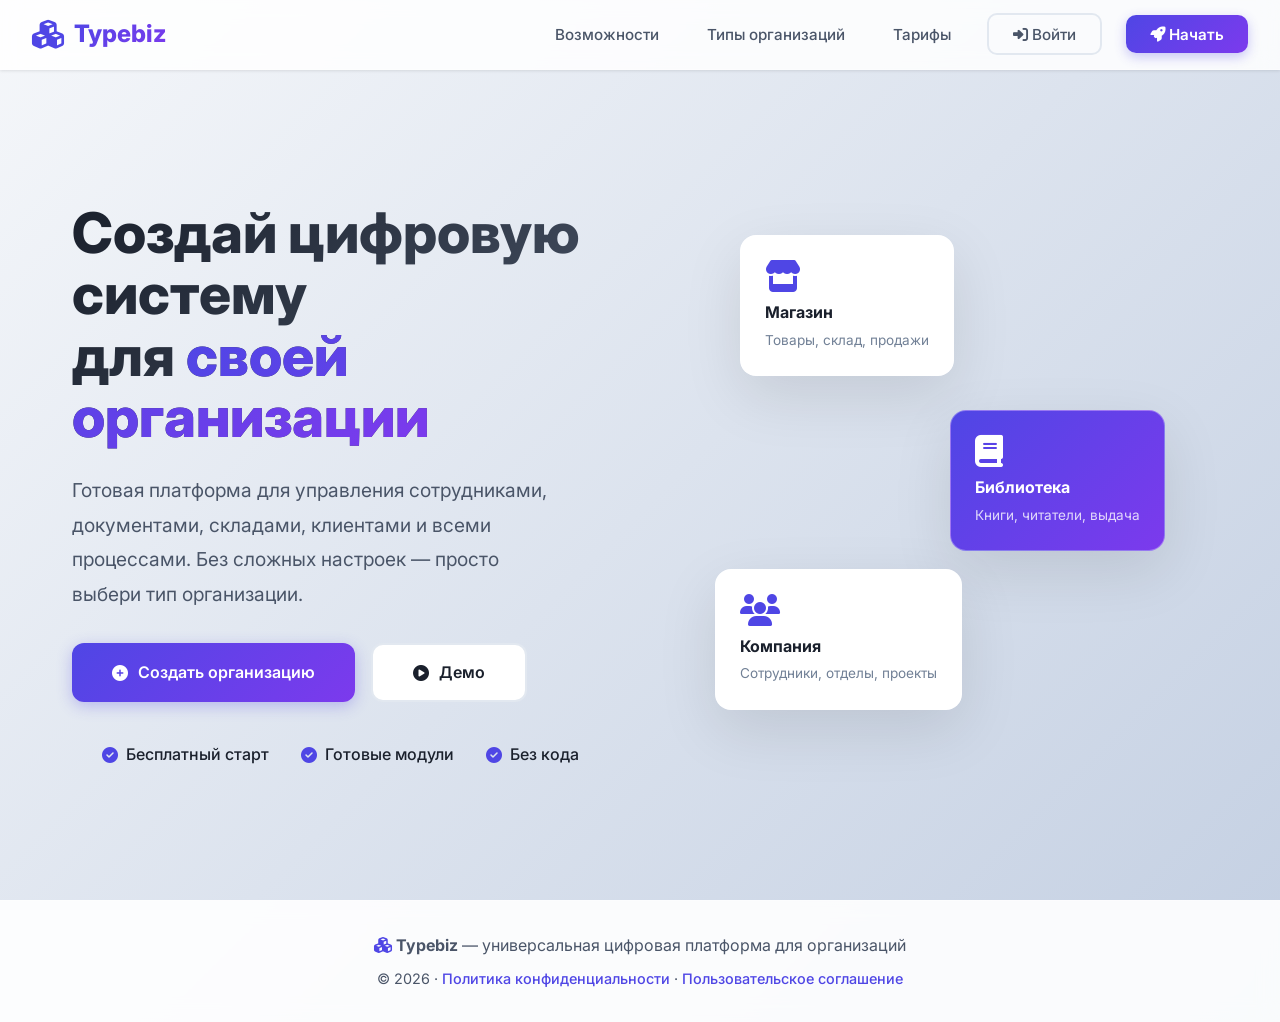
==== index.html @ 778c852b "Update index.html" ====
<!DOCTYPE html>
<html lang="ru">
<head>
    <meta charset="UTF-8">
    <meta name="viewport" content="width=device-width, initial-scale=1.0">
    <title>Typebiz — цифровая платформа для организаций</title>
    <link href="https://fonts.googleapis.com/css2?family=Inter:wght@300;400;500;600;700;800&display=swap" rel="stylesheet">
    <link rel="stylesheet" href="https://cdnjs.cloudflare.com/ajax/libs/font-awesome/6.5.0/css/all.min.css">
    <link rel="stylesheet" href="/css/style.css">
    <style>
        * {
            margin: 0;
            padding: 0;
            box-sizing: border-box;
        }

        body {
            font-family: 'Inter', sans-serif;
            background: linear-gradient(135deg, #f5f7fa 0%, #c3cfe2 100%);
            min-height: 100vh;
            color: #1a202c;
        }

        .navbar {
            background: rgba(255, 255, 255, 0.85);
            backdrop-filter: blur(10px);
            box-shadow: 0 1px 3px rgba(0,0,0,0.1);
            padding: 0 2rem;
            height: 70px;
            display: flex;
            align-items: center;
            justify-content: space-between;
            position: sticky;
            top: 0;
            z-index: 1000;
            border-bottom: 1px solid rgba(255,255,255,0.3);
        }

        .navbar .logo {
            display: flex;
            align-items: center;
            gap: 10px;
            font-size: 1.5rem;
            font-weight: 800;
            color: #2d3748;
            text-decoration: none;
        }

        .navbar .logo i {
            color: #4f46e5;
            font-size: 1.8rem;
        }

        .navbar .logo span {
            background: linear-gradient(135deg, #4f46e5, #7c3aed);
            -webkit-background-clip: text;
            -webkit-text-fill-color: transparent;
        }

        .nav-links {
            display: flex;
            align-items: center;
            gap: 1.5rem;
            list-style: none;
        }

        .nav-links a {
            text-decoration: none;
            color: #4a5568;
            font-weight: 500;
            font-size: 0.95rem;
            transition: all 0.3s ease;
            padding: 0.5rem 0.75rem;
            border-radius: 8px;
        }

        .nav-links a:hover {
            color: #4f46e5;
            background: rgba(79, 70, 229, 0.08);
        }

        .nav-links .btn-primary {
            background: linear-gradient(135deg, #4f46e5, #7c3aed);
            color: white;
            padding: 0.6rem 1.5rem;
            border-radius: 10px;
            font-weight: 600;
            box-shadow: 0 4px 12px rgba(79, 70, 229, 0.3);
            transition: all 0.3s ease;
        }

        .nav-links .btn-primary:hover {
            transform: translateY(-2px);
            box-shadow: 0 8px 20px rgba(79, 70, 229, 0.4);
        }

        .nav-links .btn-outline {
            border: 2px solid #e2e8f0;
            padding: 0.6rem 1.5rem;
            border-radius: 10px;
            font-weight: 500;
            transition: all 0.3s ease;
        }

        .nav-links .btn-outline:hover {
            border-color: #4f46e5;
            color: #4f46e5;
        }

        .hamburger {
            display: none;
            flex-direction: column;
            gap: 5px;
            cursor: pointer;
            padding: 5px;
        }

        .hamburger span {
            width: 25px;
            height: 3px;
            background: #2d3748;
            border-radius: 10px;
            transition: 0.3s;
        }

        .hero {
            max-width: 1200px;
            margin: 0 auto;
            padding: 4rem 2rem;
            display: grid;
            grid-template-columns: 1fr 1fr;
            gap: 4rem;
            align-items: center;
            min-height: calc(100vh - 70px);
        }

        .hero-content h1 {
            font-size: 3.5rem;
            font-weight: 800;
            line-height: 1.1;
            margin-bottom: 1.5rem;
            background: linear-gradient(135deg, #1a202c, #4a5568);
            -webkit-background-clip: text;
            -webkit-text-fill-color: transparent;
        }

        .hero-content h1 .highlight {
            background: linear-gradient(135deg, #4f46e5, #7c3aed);
            -webkit-background-clip: text;
            -webkit-text-fill-color: transparent;
        }

        .hero-content p {
            font-size: 1.2rem;
            color: #4a5568;
            margin-bottom: 2rem;
            max-width: 500px;
            line-height: 1.8;
        }

        .hero-buttons {
            display: flex;
            gap: 1rem;
            flex-wrap: wrap;
        }

        .hero-buttons .btn-hero-primary {
            background: linear-gradient(135deg, #4f46e5, #7c3aed);
            color: white;
            padding: 0.9rem 2.5rem;
            border: none;
            border-radius: 12px;
            font-size: 1rem;
            font-weight: 600;
            cursor: pointer;
            transition: all 0.3s ease;
            box-shadow: 0 4px 15px rgba(79, 70, 229, 0.3);
            text-decoration: none;
            display: inline-flex;
            align-items: center;
            gap: 10px;
        }

        .hero-buttons .btn-hero-primary:hover {
            transform: translateY(-3px);
            box-shadow: 0 8px 25px rgba(79, 70, 229, 0.4);
        }

        .hero-buttons .btn-hero-secondary {
            background: white;
            color: #1a202c;
            padding: 0.9rem 2.5rem;
            border: 2px solid #e2e8f0;
            border-radius: 12px;
            font-size: 1rem;
            font-weight: 600;
            cursor: pointer;
            transition: all 0.3s ease;
            text-decoration: none;
            display: inline-flex;
            align-items: center;
            gap: 10px;
        }

        .hero-buttons .btn-hero-secondary:hover {
            border-color: #4f46e5;
            color: #4f46e5;
            transform: translateY(-3px);
        }

        .hero-visual {
            display: flex;
            justify-content: center;
            align-items: center;
            position: relative;
        }

        .hero-visual .floating-cards {
            position: relative;
            width: 100%;
            max-width: 500px;
            aspect-ratio: 1;
        }

        .hero-visual .card {
            background: white;
            border-radius: 16px;
            padding: 1.5rem;
            box-shadow: 0 20px 60px rgba(0,0,0,0.1);
            position: absolute;
            animation: float 6s ease-in-out infinite;
            border: 1px solid rgba(255,255,255,0.3);
            backdrop-filter: blur(5px);
            min-width: 150px;
        }

        .hero-visual .card:nth-child(1) {
            top: 0%;
            left: 10%;
            animation-delay: 0s;
        }

        .hero-visual .card:nth-child(2) {
            top: 35%;
            right: 5%;
            animation-delay: 2s;
            background: linear-gradient(135deg, #4f46e5, #7c3aed);
            color: white;
        }

        .hero-visual .card:nth-child(3) {
            bottom: 5%;
            left: 5%;
            animation-delay: 4s;
        }

        .hero-visual .card i {
            font-size: 2rem;
            margin-bottom: 0.5rem;
            color: #4f46e5;
        }

        .hero-visual .card:nth-child(2) i {
            color: white;
        }

        .hero-visual .card h3 {
            font-size: 1rem;
            margin-bottom: 0.25rem;
        }

        .hero-visual .card p {
            font-size: 0.85rem;
            color: #718096;
        }

        .hero-visual .card:nth-child(2) p {
            color: rgba(255,255,255,0.8);
        }

        @keyframes float {
            0%, 100% { transform: translateY(0px); }
            50% { transform: translateY(-15px); }
        }

        .footer {
            background: rgba(255,255,255,0.9);
            backdrop-filter: blur(10px);
            padding: 2rem;
            text-align: center;
            border-top: 1px solid rgba(255,255,255,0.3);
            color: #4a5568;
        }

        .footer a {
            color: #4f46e5;
            text-decoration: none;
            font-weight: 500;
        }

        .footer a:hover {
            text-decoration: underline;
        }

        @media (max-width: 968px) {
            .hero {
                grid-template-columns: 1fr;
                text-align: center;
                gap: 2rem;
                padding: 2rem 1.5rem;
            }

            .hero-content h1 {
                font-size: 2.5rem;
            }

            .hero-content p {
                margin: 0 auto 2rem;
            }

            .hero-buttons {
                justify-content: center;
            }

            .nav-links {
                display: none;
                flex-direction: column;
                position: absolute;
                top: 70px;
                left: 0;
                right: 0;
                background: rgba(255,255,255,0.98);
                backdrop-filter: blur(10px);
                padding: 2rem;
                gap: 1rem;
                border-bottom: 1px solid #e2e8f0;
            }

            .nav-links.active {
                display: flex;
            }

            .hamburger {
                display: flex;
            }

            .hero-visual .floating-cards {
                max-width: 300px;
            }

            .hero-visual .card {
                padding: 1rem;
                min-width: 100px;
            }

            .hero-visual .card i {
                font-size: 1.5rem;
            }
        }

        @media (max-width: 480px) {
            .hero-content h1 {
                font-size: 2rem;
            }

            .navbar {
                padding: 0 1rem;
            }

            .hero-buttons .btn-hero-primary,
            .hero-buttons .btn-hero-secondary {
                width: 100%;
                justify-content: center;
            }
        }
    </style>
</head>
<body>
    <nav class="navbar">
        <a href="/" class="logo">
            <i class="fas fa-cubes"></i>
            <span>Typebiz</span>
        </a>

        <ul class="nav-links" id="navLinks">
            <li><a href="#features">Возможности</a></li>
            <li><a href="#types">Типы организаций</a></li>
            <li><a href="#pricing">Тарифы</a></li>
            <li><a href="/login" class="btn-outline"><i class="fas fa-sign-in-alt"></i> Войти</a></li>
            <li><a href="/register" class="btn-primary"><i class="fas fa-rocket"></i> Начать</a></li>
        </ul>

        <div class="hamburger" id="hamburger" onclick="toggleMenu()">
            <span></span>
            <span></span>
            <span></span>
        </div>
    </nav>

    <section class="hero">
        <div class="hero-content">
            <h1>
                Создай цифровую систему<br>
                для <span class="highlight">своей организации</span>
            </h1>
            <p>
                Готовая платформа для управления сотрудниками, документами, 
                складами, клиентами и всеми процессами. Без сложных настроек — 
                просто выбери тип организации.
            </p>
            <div class="hero-buttons">
                <a href="/register" class="btn-hero-primary">
                    <i class="fas fa-plus-circle"></i> Создать организацию
                </a>
                <a href="/login" class="btn-hero-secondary">
                    <i class="fas fa-play-circle"></i> Демо
                </a>
            </div>

            <div style="margin-top: 2.5rem; display: flex; gap: 2rem; flex-wrap: wrap; justify-content: center;">
                <div style="display: flex; align-items: center; gap: 8px;">
                    <i class="fas fa-check-circle" style="color: #4f46e5;"></i>
                    <span style="font-weight: 500;">Бесплатный старт</span>
                </div>
                <div style="display: flex; align-items: center; gap: 8px;">
                    <i class="fas fa-check-circle" style="color: #4f46e5;"></i>
                    <span style="font-weight: 500;">Готовые модули</span>
                </div>
                <div style="display: flex; align-items: center; gap: 8px;">
                    <i class="fas fa-check-circle" style="color: #4f46e5;"></i>
                    <span style="font-weight: 500;">Без кода</span>
                </div>
            </div>
        </div>

        <div class="hero-visual">
            <div class="floating-cards">
                <div class="card">
                    <i class="fas fa-store"></i>
                    <h3>Магазин</h3>
                    <p>Товары, склад, продажи</p>
                </div>
                <div class="card">
                    <i class="fas fa-book"></i>
                    <h3>Библиотека</h3>
                    <p>Книги, читатели, выдача</p>
                </div>
                <div class="card">
                    <i class="fas fa-users"></i>
                    <h3>Компания</h3>
                    <p>Сотрудники, отделы, проекты</p>
                </div>
            </div>
        </div>
    </section>

    <footer class="footer">
        <p>
            <i class="fas fa-cubes" style="color: #4f46e5;"></i> 
            <strong>Typebiz</strong> — универсальная цифровая платформа для организаций
        </p>
        <p style="font-size: 0.9rem; margin-top: 0.5rem;">
            © 2026 · <a href="/privacy">Политика конфиденциальности</a> · 
            <a href="/terms">Пользовательское соглашение</a>
        </p>
    </footer>

    <script>
        function toggleMenu() {
            document.getElementById('navLinks').classList.toggle('active');
        }

        document.querySelectorAll('.nav-links a').forEach(link => {
            link.addEventListener('click', () => {
                document.getElementById('navLinks').classList.remove('active');
            });
        });

        document.querySelectorAll('a[href^="#"]').forEach(anchor => {
            anchor.addEventListener('click', function (e) {
                const href = this.getAttribute('href');
                if (href === '#') return;
                e.preventDefault();
                const target = document.querySelector(href);
                if (target) {
                    target.scrollIntoView({ behavior: 'smooth' });
                }
            });
        });
    </script>
</body>
</html>
---- css/style.css ----
/* ============================================
   ORGSPACE - ГЛОБАЛЬНЫЕ СТИЛИ
   ============================================ */

:root {
    --primary: #4f46e5;
    --primary-dark: #4338ca;
    --primary-light: #818cf8;
    --secondary: #7c3aed;
    --success: #10b981;
    --warning: #f59e0b;
    --danger: #ef4444;
    --gray-50: #f9fafb;
    --gray-100: #f3f4f6;
    --gray-200: #e5e7eb;
    --gray-300: #d1d5db;
    --gray-400: #9ca3af;
    --gray-500: #6b7280;
    --gray-600: #4b5563;
    --gray-700: #374151;
    --gray-800: #1f2937;
    --gray-900: #111827;
    --shadow-sm: 0 1px 2px 0 rgb(0 0 0 / 0.05);
    --shadow: 0 1px 3px 0 rgb(0 0 0 / 0.1), 0 1px 2px -1px rgb(0 0 0 / 0.1);
    --shadow-md: 0 4px 6px -1px rgb(0 0 0 / 0.1), 0 2px 4px -2px rgb(0 0 0 / 0.1);
    --shadow-lg: 0 10px 15px -3px rgb(0 0 0 / 0.1), 0 4px 6px -4px rgb(0 0 0 / 0.1);
    --shadow-xl: 0 20px 25px -5px rgb(0 0 0 / 0.1), 0 8px 10px -6px rgb(0 0 0 / 0.1);
    --radius: 12px;
    --radius-sm: 8px;
}

* {
    margin: 0;
    padding: 0;
    box-sizing: border-box;
}

body {
    font-family: 'Inter', -apple-system, BlinkMacSystemFont, 'Segoe UI', Roboto, sans-serif;
    background: var(--gray-50);
    color: var(--gray-900);
    line-height: 1.6;
}

.container {
    max-width: 1200px;
    margin: 0 auto;
    padding: 0 2rem;
}

.container-fluid {
    width: 100%;
    padding: 0 2rem;
}

.card {
    background: white;
    border-radius: var(--radius);
    box-shadow: var(--shadow);
    padding: 1.5rem;
    transition: all 0.3s ease;
    border: 1px solid var(--gray-200);
}

.card:hover {
    box-shadow: var(--shadow-md);
    transform: translateY(-2px);
}

.card-header {
    display: flex;
    justify-content: space-between;
    align-items: center;
    margin-bottom: 1.5rem;
    padding-bottom: 1rem;
    border-bottom: 1px solid var(--gray-200);
}

.card-title {
    font-size: 1.25rem;
    font-weight: 600;
    color: var(--gray-800);
}

.btn {
    display: inline-flex;
    align-items: center;
    gap: 0.5rem;
    padding: 0.6rem 1.5rem;
    border: none;
    border-radius: var(--radius-sm);
    font-weight: 500;
    font-size: 0.95rem;
    cursor: pointer;
    transition: all 0.3s ease;
    text-decoration: none;
    font-family: inherit;
}

.btn-primary {
    background: var(--primary);
    color: white;
}

.btn-primary:hover {
    background: var(--primary-dark);
    transform: translateY(-2px);
    box-shadow: 0 4px 12px rgba(79, 70, 229, 0.3);
}

.btn-secondary {
    background: var(--gray-200);
    color: var(--gray-700);
}

.btn-secondary:hover {
    background: var(--gray-300);
}

.btn-success {
    background: var(--success);
    color: white;
}

.btn-success:hover {
    background: #059669;
}

.btn-danger {
    background: var(--danger);
    color: white;
}

.btn-danger:hover {
    background: #dc2626;
}

.btn-warning {
    background: var(--warning);
    color: white;
}

.btn-warning:hover {
    background: #d97706;
}

.btn-outline {
    background: transparent;
    border: 2px solid var(--gray-300);
    color: var(--gray-700);
}

.btn-outline:hover {
    border-color: var(--primary);
    color: var(--primary);
}

.btn-sm {
    padding: 0.4rem 1rem;
    font-size: 0.85rem;
}

.btn-lg {
    padding: 0.8rem 2.5rem;
    font-size: 1.1rem;
}

.btn-block {
    width: 100%;
    justify-content: center;
}

.form-group {
    margin-bottom: 1.5rem;
}

.form-label {
    display: block;
    font-weight: 500;
    margin-bottom: 0.5rem;
    color: var(--gray-700);
}

.form-control {
    width: 100%;
    padding: 0.75rem 1rem;
    border: 2px solid var(--gray-200);
    border-radius: var(--radius-sm);
    font-size: 1rem;
    transition: all 0.3s ease;
    font-family: inherit;
    background: white;
}

.form-control:focus {
    outline: none;
    border-color: var(--primary);
    box-shadow: 0 0 0 3px rgba(79, 70, 229, 0.1);
}

.form-control:disabled {
    background: var(--gray-100);
    cursor: not-allowed;
}

select.form-control {
    appearance: none;
    background-image: url("data:image/svg+xml,%3Csvg xmlns='http://www.w3.org/2000/svg' width='12' height='12' viewBox='0 0 12 12'%3E%3Cpath fill='%236b7280' d='M6 8L1 3h10z'/%3E%3C/svg%3E");
    background-repeat: no-repeat;
    background-position: right 1rem center;
    padding-right: 2.5rem;
}

textarea.form-control {
    resize: vertical;
    min-height: 100px;
}

.table-wrapper {
    overflow-x: auto;
}

.table {
    width: 100%;
    border-collapse: collapse;
    font-size: 0.95rem;
}

.table th {
    background: var(--gray-50);
    text-align: left;
    padding: 0.75rem 1rem;
    font-weight: 600;
    color: var(--gray-600);
    border-bottom: 2px solid var(--gray-200);
}

.table td {
    padding: 0.75rem 1rem;
    border-bottom: 1px solid var(--gray-200);
}

.table tr:hover {
    background: var(--gray-50);
}

.avatar {
    width: 40px;
    height: 40px;
    border-radius: 50%;
    display: inline-flex;
    align-items: center;
    justify-content: center;
    background: var(--primary);
    color: white;
    font-weight: 600;
    font-size: 1rem;
}

.avatar-sm {
    width: 32px;
    height: 32px;
    font-size: 0.8rem;
}

.avatar-lg {
    width: 60px;
    height: 60px;
    font-size: 1.5rem;
}

.badge {
    display: inline-block;
    padding: 0.25rem 0.75rem;
    border-radius: 9999px;
    font-size: 0.75rem;
    font-weight: 600;
    text-transform: uppercase;
    letter-spacing: 0.025em;
}

.badge-primary {
    background: rgba(79, 70, 229, 0.1);
    color: var(--primary);
}

.badge-success {
    background: rgba(16, 185, 129, 0.1);
    color: var(--success);
}

.badge-danger {
    background: rgba(239, 68, 68, 0.1);
    color: var(--danger);
}

.badge-warning {
    background: rgba(245, 158, 11, 0.1);
    color: var(--warning);
}

.alert {
    padding: 1rem 1.5rem;
    border-radius: var(--radius-sm);
    margin-bottom: 1rem;
    border: 1px solid transparent;
}

.alert-success {
    background: #d1fae5;
    border-color: #a7f3d0;
    color: #065f46;
}

.alert-danger {
    background: #fee2e2;
    border-color: #fca5a5;
    color: #991b1b;
}

.alert-warning {
    background: #fef3c7;
    border-color: #fcd34d;
    color: #92400e;
}

.alert-info {
    background: #dbeafe;
    border-color: #93c5fd;
    color: #1e40af;
}

.modal-overlay {
    position: fixed;
    top: 0;
    left: 0;
    width: 100%;
    height: 100%;
    background: rgba(0, 0, 0, 0.6);
    backdrop-filter: blur(4px);
    z-index: 99999;
    display: none;
    align-items: center;
    justify-content: center;
    animation: fadeIn 0.2s ease;
}

.modal-overlay.active {
    display: flex;
}

.modal-box {
    background: white;
    border-radius: var(--radius);
    padding: 2rem;
    max-width: 440px;
    width: 90%;
    box-shadow: var(--shadow-xl);
    animation: modalSlideIn 0.3s ease;
}

.modal-box .modal-icon {
    font-size: 3rem;
    text-align: center;
    margin-bottom: 1rem;
}

.modal-box .modal-icon.success {
    color: var(--success);
}
.modal-box .modal-icon.error {
    color: var(--danger);
}
.modal-box .modal-icon.warning {
    color: var(--warning);
}
.modal-box .modal-icon.info {
    color: var(--primary);
}

.modal-box h3 {
    text-align: center;
    font-size: 1.25rem;
    margin-bottom: 0.5rem;
}

.modal-box p {
    text-align: center;
    color: var(--gray-600);
    margin-bottom: 1.5rem;
}

.modal-box .modal-buttons {
    display: flex;
    gap: 0.75rem;
    justify-content: center;
}

.modal-box .modal-buttons .btn {
    min-width: 100px;
    justify-content: center;
}

.toast-container {
    position: fixed;
    top: 1.5rem;
    right: 1.5rem;
    z-index: 999999;
    display: flex;
    flex-direction: column;
    gap: 0.75rem;
    max-width: 360px;
    width: 100%;
}

.toast {
    background: white;
    border-radius: var(--radius-sm);
    padding: 1rem 1.5rem;
    box-shadow: var(--shadow-lg);
    border-left: 4px solid var(--primary);
    animation: slideInRight 0.3s ease;
    display: flex;
    align-items: center;
    gap: 0.75rem;
}

.toast.success {
    border-left-color: var(--success);
}
.toast.error {
    border-left-color: var(--danger);
}
.toast.warning {
    border-left-color: var(--warning);
}

.toast .toast-icon {
    font-size: 1.25rem;
}
.toast .toast-icon.success {
    color: var(--success);
}
.toast .toast-icon.error {
    color: var(--danger);
}
.toast .toast-icon.warning {
    color: var(--warning);
}

.toast .toast-message {
    flex: 1;
    font-size: 0.95rem;
    color: var(--gray-700);
}

.toast .toast-close {
    background: none;
    border: none;
    color: var(--gray-400);
    cursor: pointer;
    font-size: 1.1rem;
    padding: 0 0.25rem;
}

.toast .toast-close:hover {
    color: var(--gray-600);
}

.grid-2 {
    display: grid;
    grid-template-columns: 1fr 1fr;
    gap: 1.5rem;
}

.grid-3 {
    display: grid;
    grid-template-columns: repeat(3, 1fr);
    gap: 1.5rem;
}

.grid-4 {
    display: grid;
    grid-template-columns: repeat(4, 1fr);
    gap: 1.5rem;
}

.stat-card {
    background: white;
    padding: 1.5rem;
    border-radius: var(--radius);
    box-shadow: var(--shadow);
    border-left: 4px solid var(--primary);
}

.stat-card .stat-value {
    font-size: 2rem;
    font-weight: 700;
    color: var(--gray-900);
}

.stat-card .stat-label {
    color: var(--gray-500);
    font-size: 0.9rem;
    margin-top: 0.25rem;
}

.text-center {
    text-align: center;
}
.text-right {
    text-align: right;
}
.text-muted {
    color: var(--gray-500);
}
.text-primary {
    color: var(--primary);
}
.text-success {
    color: var(--success);
}
.text-danger {
    color: var(--danger);
}

.mt-1 { margin-top: 0.5rem; }
.mt-2 { margin-top: 1rem; }
.mt-3 { margin-top: 1.5rem; }
.mt-4 { margin-top: 2rem; }
.mb-1 { margin-bottom: 0.5rem; }
.mb-2 { margin-bottom: 1rem; }
.mb-3 { margin-bottom: 1.5rem; }
.mb-4 { margin-bottom: 2rem; }

.d-flex {
    display: flex;
}
.align-center {
    align-items: center;
}
.justify-between {
    justify-content: space-between;
}
.gap-1 {
    gap: 0.5rem;
}
.gap-2 {
    gap: 1rem;
}
.gap-3 {
    gap: 1.5rem;
}
.flex-wrap {
    flex-wrap: wrap;
}

.w-100 {
    width: 100%;
}

@keyframes fadeIn {
    from {
        opacity: 0;
        transform: translateY(10px);
    }
    to {
        opacity: 1;
        transform: translateY(0);
    }
}

.fade-in {
    animation: fadeIn 0.5s ease;
}

@keyframes pulse {
    0%, 100% { opacity: 1; }
    50% { opacity: 0.5; }
}

.pulse {
    animation: pulse 2s ease-in-out infinite;
}

@keyframes modalSlideIn {
    from {
        transform: translateY(-30px);
        opacity: 0;
    }
    to {
        transform: translateY(0);
        opacity: 1;
    }
}

@keyframes slideInRight {
    from {
        transform: translateX(100%);
        opacity: 0;
    }
    to {
        transform: translateX(0);
        opacity: 1;
    }
}

@keyframes slideOutRight {
    from {
        transform: translateX(0);
        opacity: 1;
    }
    to {
        transform: translateX(100%);
        opacity: 0;
    }
}

::-webkit-scrollbar {
    width: 8px;
    height: 8px;
}

::-webkit-scrollbar-track {
    background: var(--gray-100);
}

::-webkit-scrollbar-thumb {
    background: var(--gray-300);
    border-radius: 9999px;
}

::-webkit-scrollbar-thumb:hover {
    background: var(--gray-400);
}

@media (max-width: 992px) {
    .grid-3 {
        grid-template-columns: 1fr 1fr;
    }
    .grid-4 {
        grid-template-columns: 1fr 1fr;
    }
}

@media (max-width: 768px) {
    .grid-2 {
        grid-template-columns: 1fr;
    }
    .grid-3 {
        grid-template-columns: 1fr;
    }
    .grid-4 {
        grid-template-columns: 1fr;
    }
    
    .container {
        padding: 0 1rem;
    }
    
    .card {
        padding: 1rem;
    }
    
    .stat-card .stat-value {
        font-size: 1.5rem;
    }
}
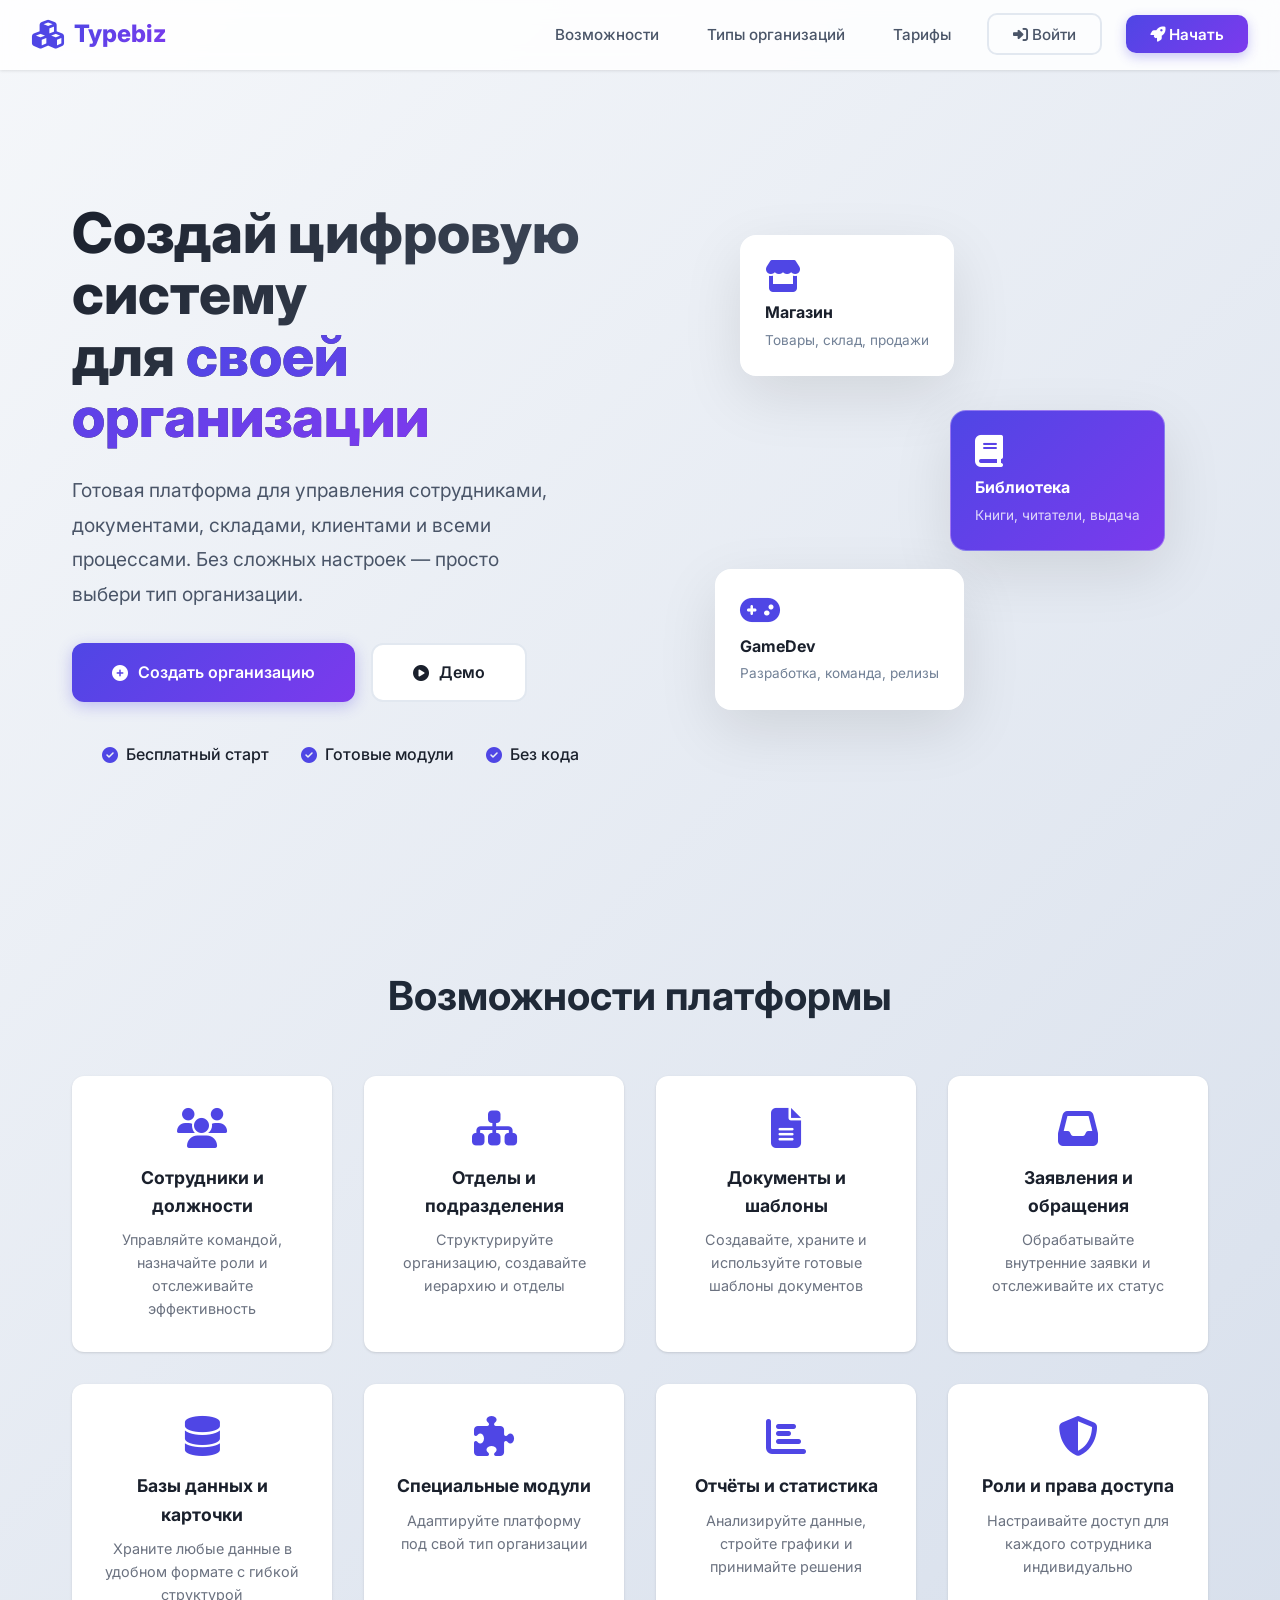
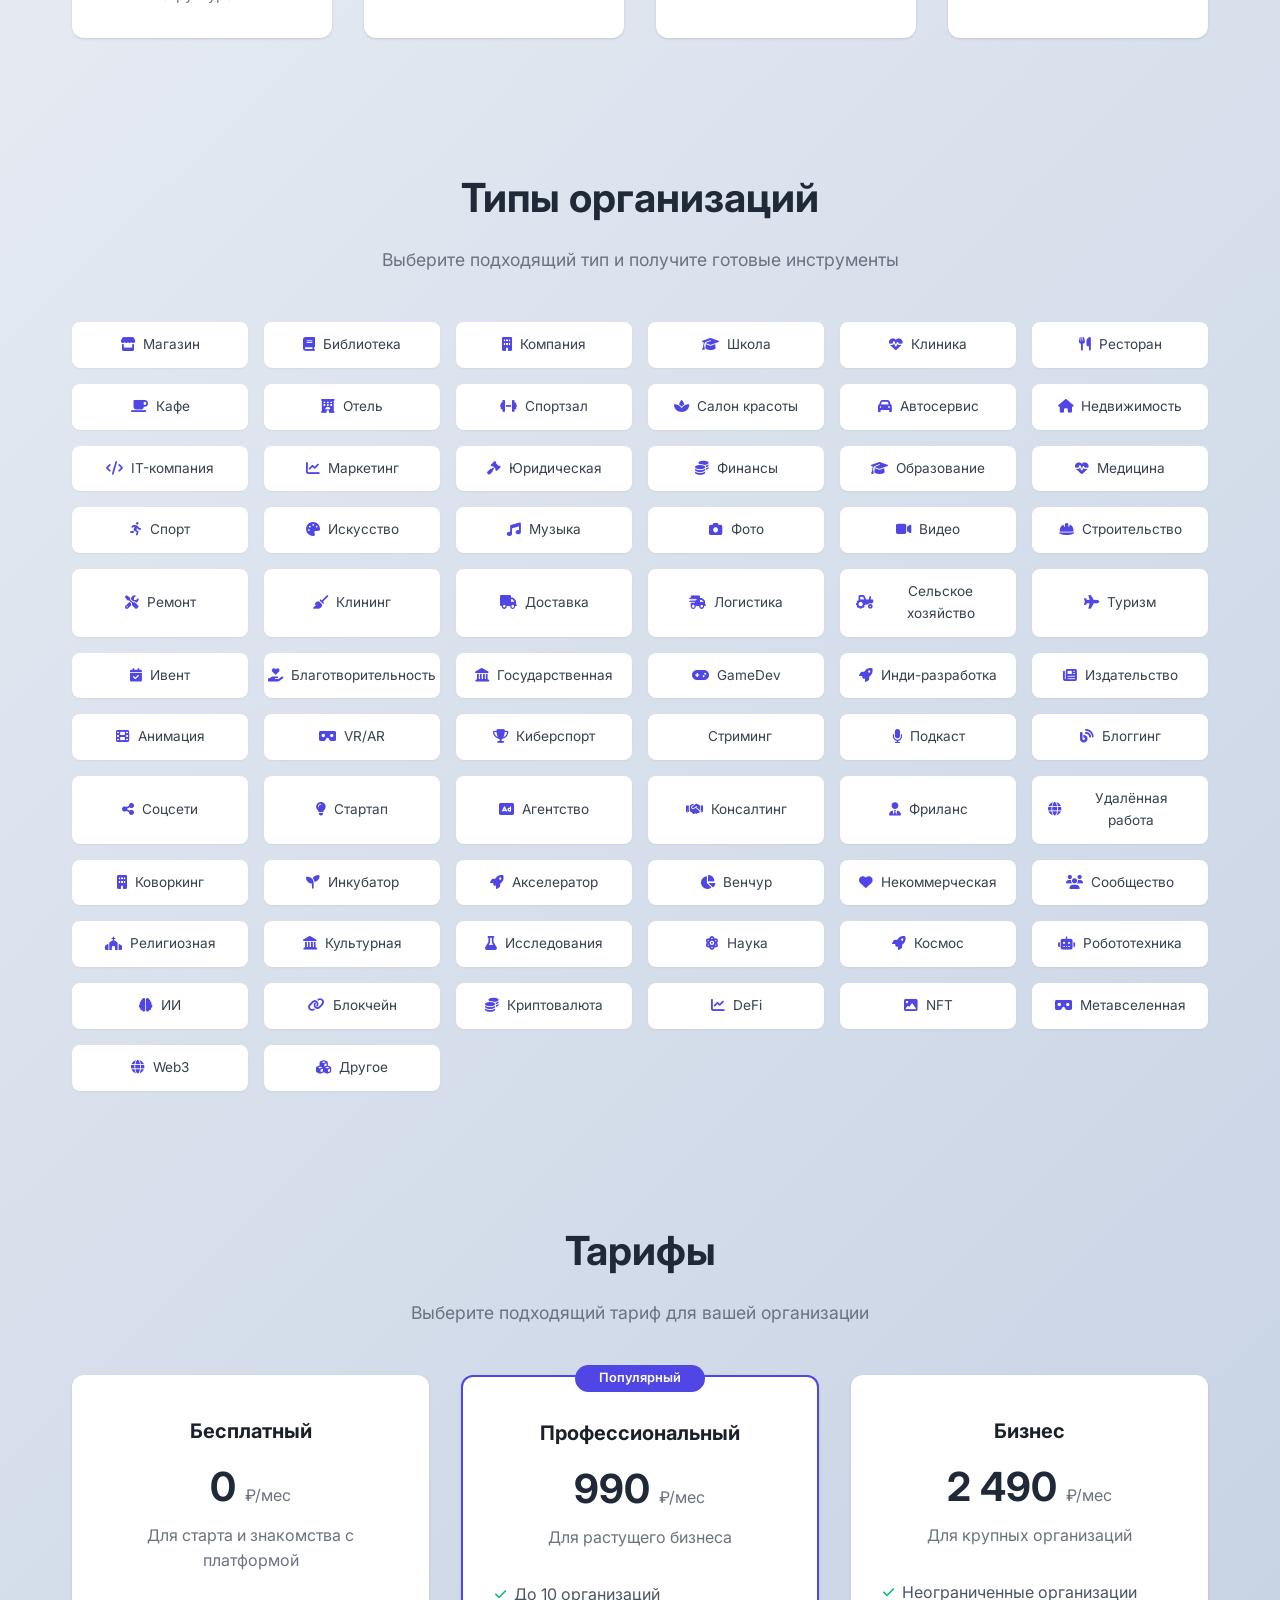
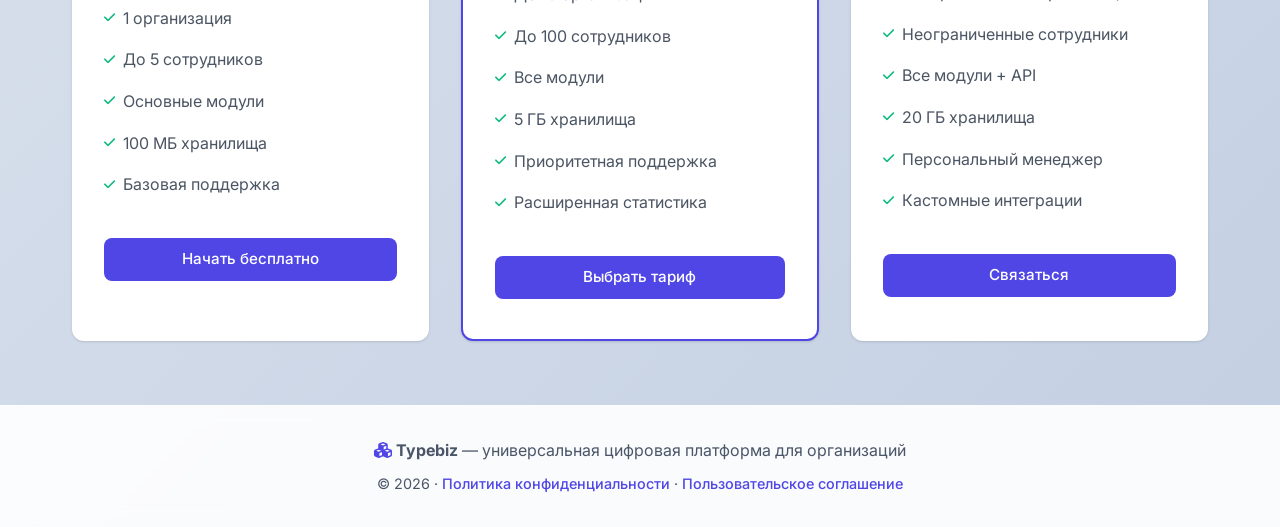
==== commit b5e59655: "Update index.html" ====
--- a/index.html
+++ b/index.html
@@ -72,6 +72,7 @@
             transition: all 0.3s ease;
             padding: 0.5rem 0.75rem;
             border-radius: 8px;
+            cursor: pointer;
         }
 
         .nav-links a:hover {
@@ -300,6 +301,205 @@
 
         .footer a:hover {
             text-decoration: underline;
+        }
+
+        .features-section {
+            max-width: 1200px;
+            margin: 0 auto;
+            padding: 4rem 2rem;
+            text-align: center;
+        }
+
+        .features-section h2 {
+            font-size: 2.5rem;
+            font-weight: 700;
+            margin-bottom: 3rem;
+            color: var(--gray-800);
+        }
+
+        .features-grid {
+            display: grid;
+            grid-template-columns: repeat(auto-fill, minmax(250px, 1fr));
+            gap: 2rem;
+        }
+
+        .feature-card {
+            background: white;
+            padding: 2rem;
+            border-radius: var(--radius);
+            box-shadow: var(--shadow);
+            transition: all 0.3s ease;
+        }
+
+        .feature-card:hover {
+            transform: translateY(-5px);
+            box-shadow: var(--shadow-lg);
+        }
+
+        .feature-card i {
+            font-size: 2.5rem;
+            color: var(--primary);
+            margin-bottom: 1rem;
+        }
+
+        .feature-card h3 {
+            font-size: 1.1rem;
+            margin-bottom: 0.5rem;
+        }
+
+        .feature-card p {
+            color: var(--gray-500);
+            font-size: 0.9rem;
+        }
+
+        .types-section {
+            max-width: 1200px;
+            margin: 0 auto;
+            padding: 4rem 2rem;
+            text-align: center;
+        }
+
+        .types-section h2 {
+            font-size: 2.5rem;
+            font-weight: 700;
+            margin-bottom: 1rem;
+            color: var(--gray-800);
+        }
+
+        .types-section .subtitle {
+            color: var(--gray-500);
+            margin-bottom: 3rem;
+            font-size: 1.1rem;
+        }
+
+        .types-grid {
+            display: grid;
+            grid-template-columns: repeat(auto-fill, minmax(150px, 1fr));
+            gap: 1rem;
+        }
+
+        .type-tag {
+            background: white;
+            padding: 0.75rem 1rem;
+            border-radius: var(--radius-sm);
+            box-shadow: var(--shadow-sm);
+            display: flex;
+            align-items: center;
+            justify-content: center;
+            gap: 0.5rem;
+            font-size: 0.85rem;
+            color: var(--gray-700);
+            transition: all 0.3s ease;
+            cursor: default;
+        }
+
+        .type-tag:hover {
+            transform: scale(1.05);
+            box-shadow: var(--shadow);
+            color: var(--primary);
+        }
+
+        .type-tag i {
+            color: var(--primary);
+        }
+
+        .pricing-section {
+            max-width: 1200px;
+            margin: 0 auto;
+            padding: 4rem 2rem;
+            text-align: center;
+        }
+
+        .pricing-section h2 {
+            font-size: 2.5rem;
+            font-weight: 700;
+            margin-bottom: 1rem;
+            color: var(--gray-800);
+        }
+
+        .pricing-section .subtitle {
+            color: var(--gray-500);
+            margin-bottom: 3rem;
+            font-size: 1.1rem;
+        }
+
+        .pricing-grid {
+            display: grid;
+            grid-template-columns: repeat(auto-fill, minmax(280px, 1fr));
+            gap: 2rem;
+        }
+
+        .pricing-card {
+            background: white;
+            padding: 2.5rem 2rem;
+            border-radius: var(--radius);
+            box-shadow: var(--shadow);
+            transition: all 0.3s ease;
+            position: relative;
+        }
+
+        .pricing-card:hover {
+            transform: translateY(-5px);
+            box-shadow: var(--shadow-lg);
+        }
+
+        .pricing-card.popular {
+            border: 2px solid var(--primary);
+        }
+
+        .pricing-card .popular-badge {
+            position: absolute;
+            top: -12px;
+            left: 50%;
+            transform: translateX(-50%);
+            background: var(--primary);
+            color: white;
+            padding: 0.2rem 1.5rem;
+            border-radius: 9999px;
+            font-size: 0.8rem;
+            font-weight: 600;
+        }
+
+        .pricing-card h3 {
+            font-size: 1.25rem;
+            margin-bottom: 0.5rem;
+        }
+
+        .pricing-card .price {
+            font-size: 2.5rem;
+            font-weight: 700;
+            color: var(--gray-800);
+            margin-bottom: 0.25rem;
+        }
+
+        .pricing-card .price span {
+            font-size: 1rem;
+            font-weight: 400;
+            color: var(--gray-500);
+        }
+
+        .pricing-card .description {
+            color: var(--gray-500);
+            margin-bottom: 1.5rem;
+        }
+
+        .pricing-card ul {
+            list-style: none;
+            text-align: left;
+            margin-bottom: 2rem;
+        }
+
+        .pricing-card ul li {
+            padding: 0.5rem 0;
+            color: var(--gray-600);
+            display: flex;
+            align-items: center;
+            gap: 0.5rem;
+        }
+
+        .pricing-card ul li i {
+            color: var(--success);
+            font-size: 0.8rem;
         }
 
         @media (max-width: 968px) {
@@ -446,10 +646,182 @@
                     <p>Книги, читатели, выдача</p>
                 </div>
                 <div class="card">
-                    <i class="fas fa-users"></i>
-                    <h3>Компания</h3>
-                    <p>Сотрудники, отделы, проекты</p>
+                    <i class="fas fa-gamepad"></i>
+                    <h3>GameDev</h3>
+                    <p>Разработка, команда, релизы</p>
                 </div>
+            </div>
+        </div>
+    </section>
+
+    <section class="features-section" id="features">
+        <h2>Возможности платформы</h2>
+        <div class="features-grid">
+            <div class="feature-card">
+                <i class="fas fa-users"></i>
+                <h3>Сотрудники и должности</h3>
+                <p>Управляйте командой, назначайте роли и отслеживайте эффективность</p>
+            </div>
+            <div class="feature-card">
+                <i class="fas fa-sitemap"></i>
+                <h3>Отделы и подразделения</h3>
+                <p>Структурируйте организацию, создавайте иерархию и отделы</p>
+            </div>
+            <div class="feature-card">
+                <i class="fas fa-file-alt"></i>
+                <h3>Документы и шаблоны</h3>
+                <p>Создавайте, храните и используйте готовые шаблоны документов</p>
+            </div>
+            <div class="feature-card">
+                <i class="fas fa-inbox"></i>
+                <h3>Заявления и обращения</h3>
+                <p>Обрабатывайте внутренние заявки и отслеживайте их статус</p>
+            </div>
+            <div class="feature-card">
+                <i class="fas fa-database"></i>
+                <h3>Базы данных и карточки</h3>
+                <p>Храните любые данные в удобном формате с гибкой структурой</p>
+            </div>
+            <div class="feature-card">
+                <i class="fas fa-puzzle-piece"></i>
+                <h3>Специальные модули</h3>
+                <p>Адаптируйте платформу под свой тип организации</p>
+            </div>
+            <div class="feature-card">
+                <i class="fas fa-chart-bar"></i>
+                <h3>Отчёты и статистика</h3>
+                <p>Анализируйте данные, стройте графики и принимайте решения</p>
+            </div>
+            <div class="feature-card">
+                <i class="fas fa-shield-alt"></i>
+                <h3>Роли и права доступа</h3>
+                <p>Настраивайте доступ для каждого сотрудника индивидуально</p>
+            </div>
+        </div>
+    </section>
+
+    <section class="types-section" id="types">
+        <h2>Типы организаций</h2>
+        <p class="subtitle">Выберите подходящий тип и получите готовые инструменты</p>
+        <div class="types-grid">
+            <div class="type-tag"><i class="fas fa-store"></i> Магазин</div>
+            <div class="type-tag"><i class="fas fa-book"></i> Библиотека</div>
+            <div class="type-tag"><i class="fas fa-building"></i> Компания</div>
+            <div class="type-tag"><i class="fas fa-graduation-cap"></i> Школа</div>
+            <div class="type-tag"><i class="fas fa-heartbeat"></i> Клиника</div>
+            <div class="type-tag"><i class="fas fa-utensils"></i> Ресторан</div>
+            <div class="type-tag"><i class="fas fa-coffee"></i> Кафе</div>
+            <div class="type-tag"><i class="fas fa-hotel"></i> Отель</div>
+            <div class="type-tag"><i class="fas fa-dumbbell"></i> Спортзал</div>
+            <div class="type-tag"><i class="fas fa-spa"></i> Салон красоты</div>
+            <div class="type-tag"><i class="fas fa-car"></i> Автосервис</div>
+            <div class="type-tag"><i class="fas fa-home"></i> Недвижимость</div>
+            <div class="type-tag"><i class="fas fa-code"></i> IT-компания</div>
+            <div class="type-tag"><i class="fas fa-chart-line"></i> Маркетинг</div>
+            <div class="type-tag"><i class="fas fa-gavel"></i> Юридическая</div>
+            <div class="type-tag"><i class="fas fa-coins"></i> Финансы</div>
+            <div class="type-tag"><i class="fas fa-graduation-cap"></i> Образование</div>
+            <div class="type-tag"><i class="fas fa-heartbeat"></i> Медицина</div>
+            <div class="type-tag"><i class="fas fa-running"></i> Спорт</div>
+            <div class="type-tag"><i class="fas fa-palette"></i> Искусство</div>
+            <div class="type-tag"><i class="fas fa-music"></i> Музыка</div>
+            <div class="type-tag"><i class="fas fa-camera"></i> Фото</div>
+            <div class="type-tag"><i class="fas fa-video"></i> Видео</div>
+            <div class="type-tag"><i class="fas fa-hard-hat"></i> Строительство</div>
+            <div class="type-tag"><i class="fas fa-tools"></i> Ремонт</div>
+            <div class="type-tag"><i class="fas fa-broom"></i> Клининг</div>
+            <div class="type-tag"><i class="fas fa-truck"></i> Доставка</div>
+            <div class="type-tag"><i class="fas fa-shipping-fast"></i> Логистика</div>
+            <div class="type-tag"><i class="fas fa-tractor"></i> Сельское хозяйство</div>
+            <div class="type-tag"><i class="fas fa-plane"></i> Туризм</div>
+            <div class="type-tag"><i class="fas fa-calendar-check"></i> Ивент</div>
+            <div class="type-tag"><i class="fas fa-hand-holding-heart"></i> Благотворительность</div>
+            <div class="type-tag"><i class="fas fa-landmark"></i> Государственная</div>
+            <div class="type-tag"><i class="fas fa-gamepad"></i> GameDev</div>
+            <div class="type-tag"><i class="fas fa-rocket"></i> Инди-разработка</div>
+            <div class="type-tag"><i class="fas fa-newspaper"></i> Издательство</div>
+            <div class="type-tag"><i class="fas fa-film"></i> Анимация</div>
+            <div class="type-tag"><i class="fas fa-vr-cardboard"></i> VR/AR</div>
+            <div class="type-tag"><i class="fas fa-trophy"></i> Киберспорт</div>
+            <div class="type-tag"><i class="fas fa-broadcast"></i> Стриминг</div>
+            <div class="type-tag"><i class="fas fa-microphone"></i> Подкаст</div>
+            <div class="type-tag"><i class="fas fa-blog"></i> Блоггинг</div>
+            <div class="type-tag"><i class="fas fa-share-alt"></i> Соцсети</div>
+            <div class="type-tag"><i class="fas fa-lightbulb"></i> Стартап</div>
+            <div class="type-tag"><i class="fas fa-ad"></i> Агентство</div>
+            <div class="type-tag"><i class="fas fa-handshake"></i> Консалтинг</div>
+            <div class="type-tag"><i class="fas fa-user-tie"></i> Фриланс</div>
+            <div class="type-tag"><i class="fas fa-globe"></i> Удалённая работа</div>
+            <div class="type-tag"><i class="fas fa-building"></i> Коворкинг</div>
+            <div class="type-tag"><i class="fas fa-seedling"></i> Инкубатор</div>
+            <div class="type-tag"><i class="fas fa-rocket"></i> Акселератор</div>
+            <div class="type-tag"><i class="fas fa-chart-pie"></i> Венчур</div>
+            <div class="type-tag"><i class="fas fa-heart"></i> Некоммерческая</div>
+            <div class="type-tag"><i class="fas fa-users"></i> Сообщество</div>
+            <div class="type-tag"><i class="fas fa-church"></i> Религиозная</div>
+            <div class="type-tag"><i class="fas fa-landmark"></i> Культурная</div>
+            <div class="type-tag"><i class="fas fa-flask"></i> Исследования</div>
+            <div class="type-tag"><i class="fas fa-atom"></i> Наука</div>
+            <div class="type-tag"><i class="fas fa-rocket"></i> Космос</div>
+            <div class="type-tag"><i class="fas fa-robot"></i> Робототехника</div>
+            <div class="type-tag"><i class="fas fa-brain"></i> ИИ</div>
+            <div class="type-tag"><i class="fas fa-link"></i> Блокчейн</div>
+            <div class="type-tag"><i class="fas fa-coins"></i> Криптовалюта</div>
+            <div class="type-tag"><i class="fas fa-chart-line"></i> DeFi</div>
+            <div class="type-tag"><i class="fas fa-image"></i> NFT</div>
+            <div class="type-tag"><i class="fas fa-vr-cardboard"></i> Метавселенная</div>
+            <div class="type-tag"><i class="fas fa-globe"></i> Web3</div>
+            <div class="type-tag"><i class="fas fa-cubes"></i> Другое</div>
+        </div>
+    </section>
+
+    <section class="pricing-section" id="pricing">
+        <h2>Тарифы</h2>
+        <p class="subtitle">Выберите подходящий тариф для вашей организации</p>
+        <div class="pricing-grid">
+            <div class="pricing-card">
+                <h3>Бесплатный</h3>
+                <div class="price">0 <span>₽/мес</span></div>
+                <p class="description">Для старта и знакомства с платформой</p>
+                <ul>
+                    <li><i class="fas fa-check"></i> 1 организация</li>
+                    <li><i class="fas fa-check"></i> До 5 сотрудников</li>
+                    <li><i class="fas fa-check"></i> Основные модули</li>
+                    <li><i class="fas fa-check"></i> 100 МБ хранилища</li>
+                    <li><i class="fas fa-check"></i> Базовая поддержка</li>
+                </ul>
+                <a href="/register" class="btn btn-primary btn-block">Начать бесплатно</a>
+            </div>
+
+            <div class="pricing-card popular">
+                <div class="popular-badge">Популярный</div>
+                <h3>Профессиональный</h3>
+                <div class="price">990 <span>₽/мес</span></div>
+                <p class="description">Для растущего бизнеса</p>
+                <ul>
+                    <li><i class="fas fa-check"></i> До 10 организаций</li>
+                    <li><i class="fas fa-check"></i> До 100 сотрудников</li>
+                    <li><i class="fas fa-check"></i> Все модули</li>
+                    <li><i class="fas fa-check"></i> 5 ГБ хранилища</li>
+                    <li><i class="fas fa-check"></i> Приоритетная поддержка</li>
+                    <li><i class="fas fa-check"></i> Расширенная статистика</li>
+                </ul>
+                <a href="/register" class="btn btn-primary btn-block">Выбрать тариф</a>
+            </div>
+
+            <div class="pricing-card">
+                <h3>Бизнес</h3>
+                <div class="price">2 490 <span>₽/мес</span></div>
+                <p class="description">Для крупных организаций</p>
+                <ul>
+                    <li><i class="fas fa-check"></i> Неограниченные организации</li>
+                    <li><i class="fas fa-check"></i> Неограниченные сотрудники</li>
+                    <li><i class="fas fa-check"></i> Все модули + API</li>
+                    <li><i class="fas fa-check"></i> 20 ГБ хранилища</li>
+                    <li><i class="fas fa-check"></i> Персональный менеджер</li>
+                    <li><i class="fas fa-check"></i> Кастомные интеграции</li>
+                </ul>
+                <a href="/register" class="btn btn-primary btn-block">Связаться</a>
             </div>
         </div>
     </section>
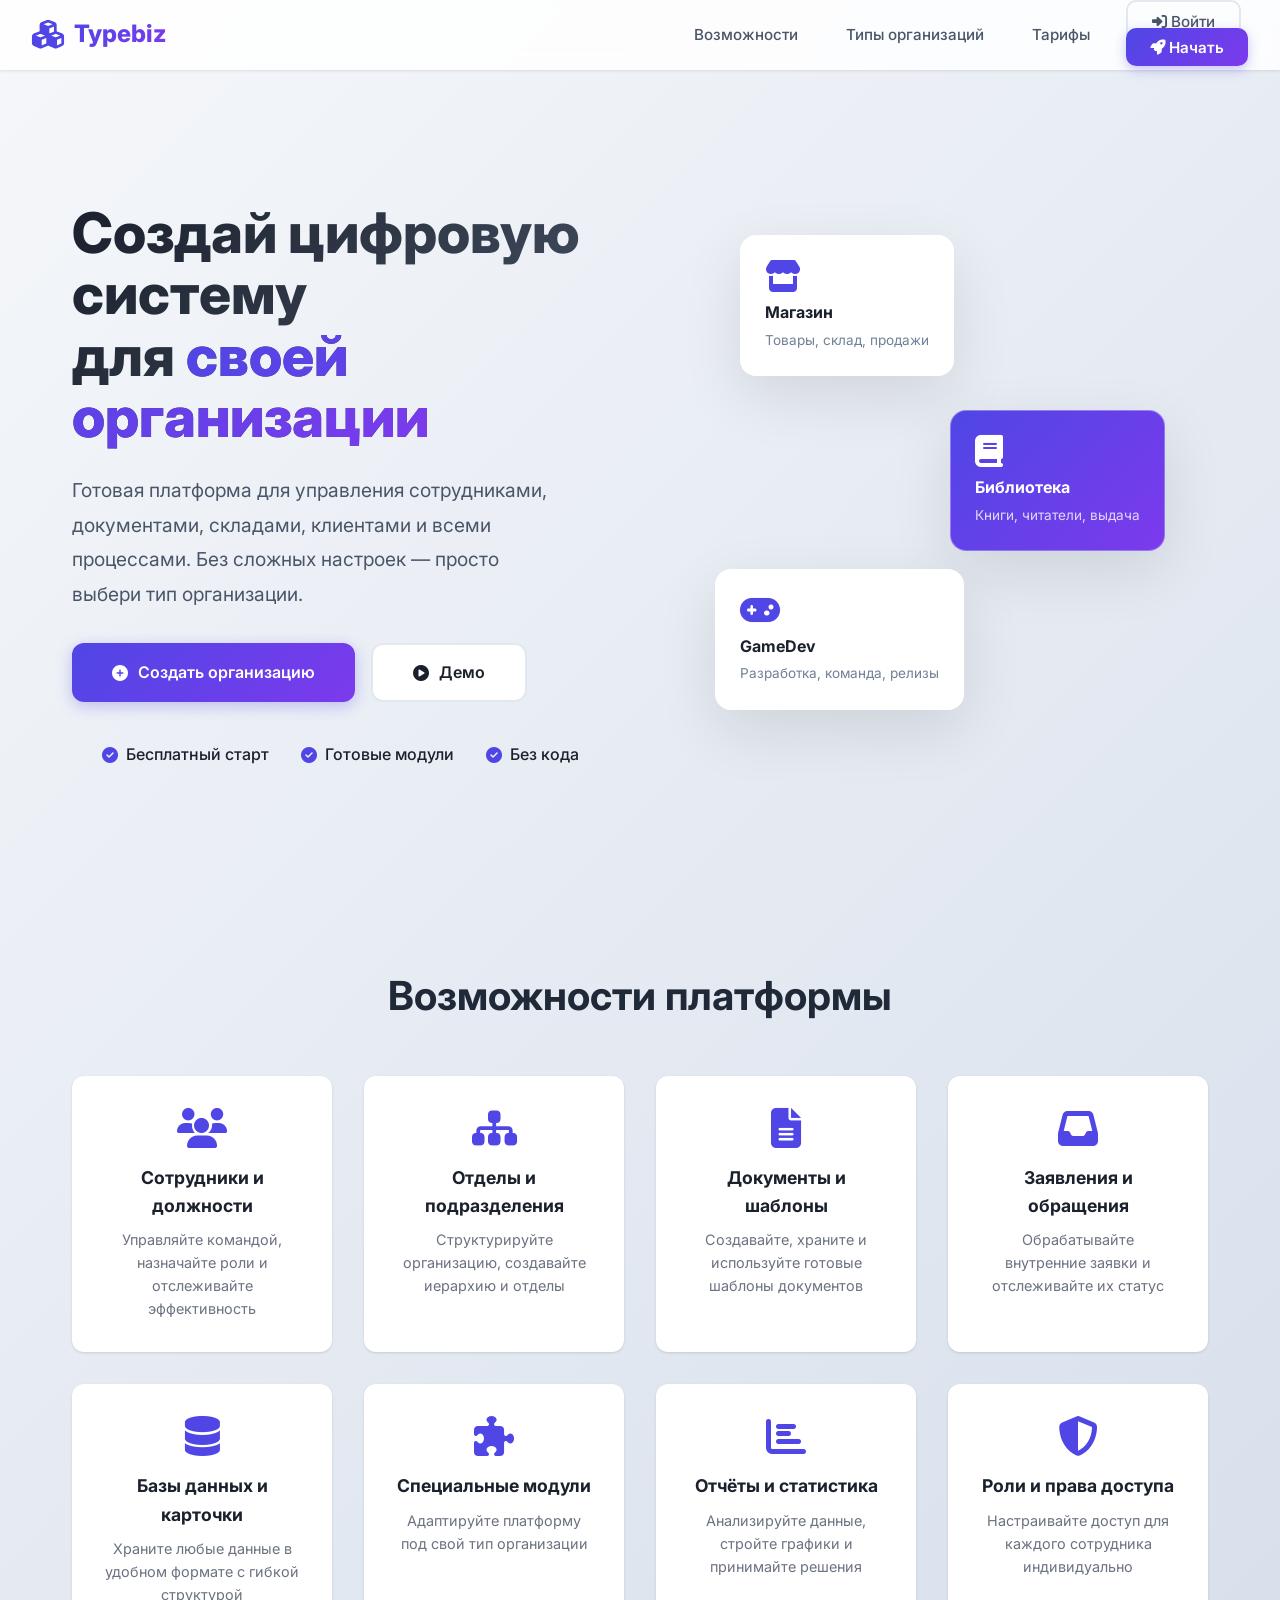
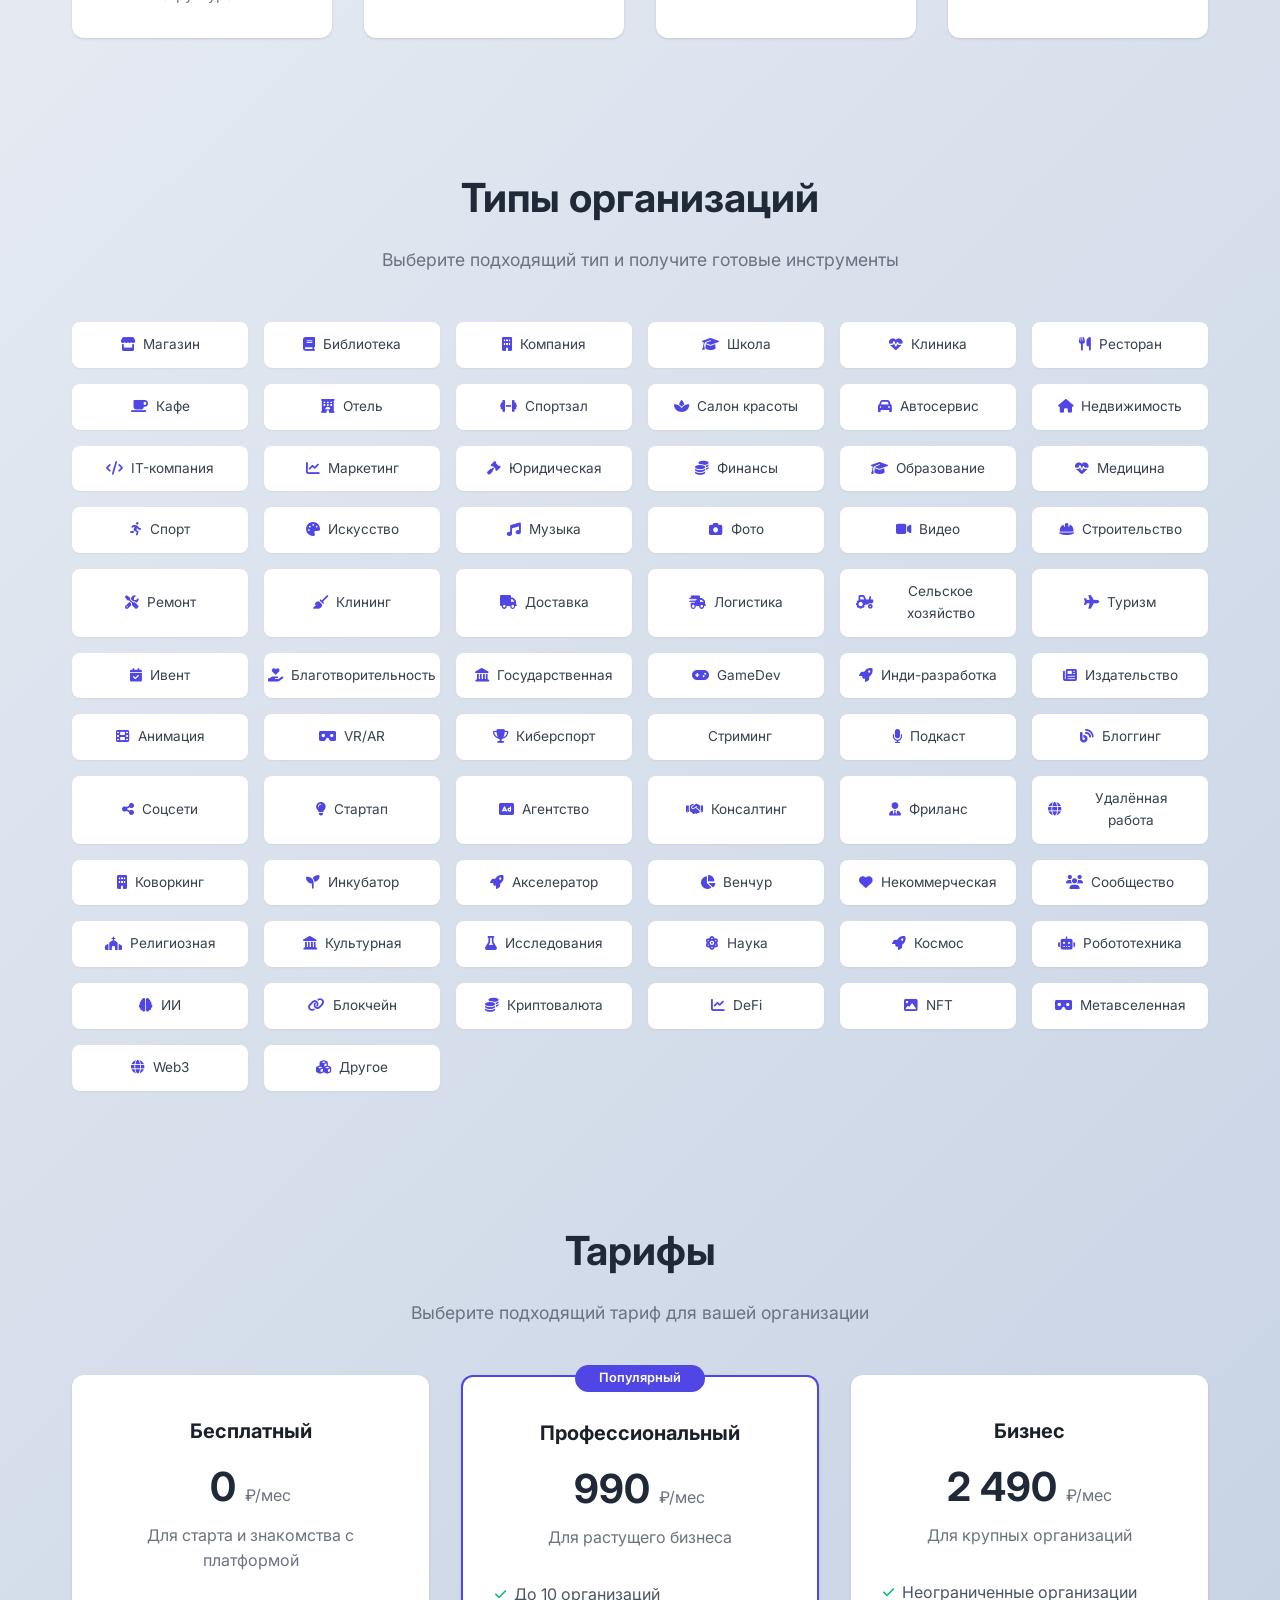
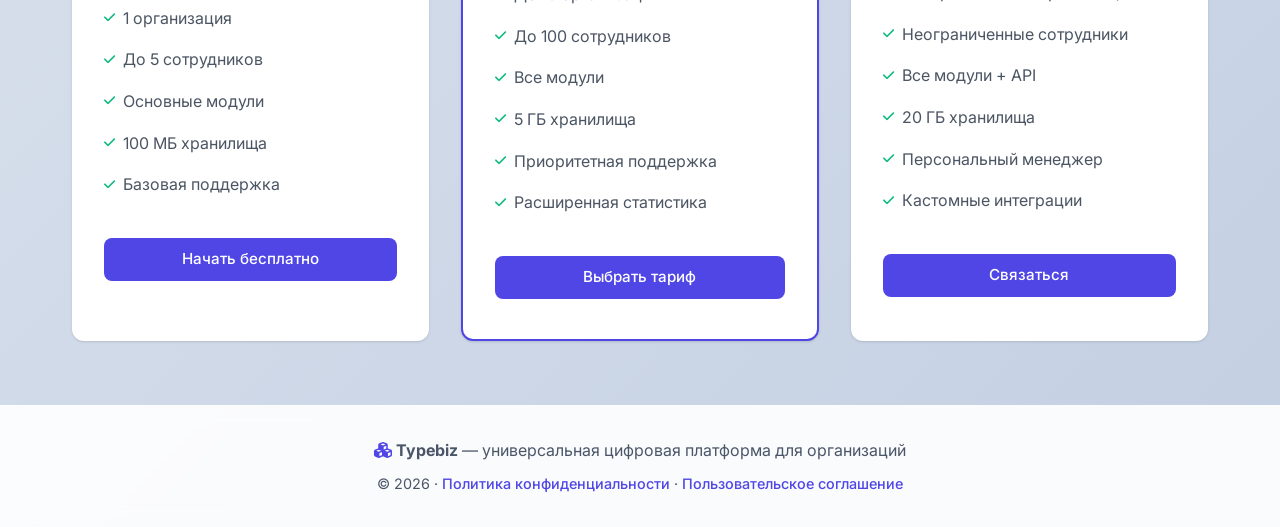
==== commit 72afb284: "Implement user profile in navigation Added user profile section to navigation with dynamic updates b" ====
--- a/index.html
+++ b/index.html
@@ -108,6 +108,48 @@
             color: #4f46e5;
         }
 
+        .nav-links .user-profile {
+            display: flex;
+            align-items: center;
+            gap: 0.75rem;
+            color: var(--gray-700);
+            cursor: pointer;
+            padding: 0.3rem 0.75rem 0.3rem 0.3rem;
+            border-radius: 9999px;
+            background: var(--gray-100);
+            transition: all 0.3s ease;
+            text-decoration: none;
+        }
+
+        .nav-links .user-profile:hover {
+            background: var(--gray-200);
+        }
+
+        .nav-links .user-profile .avatar-small {
+            width: 32px;
+            height: 32px;
+            border-radius: 50%;
+            overflow: hidden;
+            background: var(--primary);
+            display: flex;
+            align-items: center;
+            justify-content: center;
+            color: white;
+            font-weight: 600;
+            font-size: 0.8rem;
+        }
+
+        .nav-links .user-profile .avatar-small img {
+            width: 100%;
+            height: 100%;
+            object-fit: cover;
+        }
+
+        .nav-links .user-profile .username {
+            font-size: 0.85rem;
+            font-weight: 500;
+        }
+
         .hamburger {
             display: none;
             flex-direction: column;
@@ -586,8 +628,7 @@
             <li><a href="#features">Возможности</a></li>
             <li><a href="#types">Типы организаций</a></li>
             <li><a href="#pricing">Тарифы</a></li>
-            <li><a href="/login" class="btn-outline"><i class="fas fa-sign-in-alt"></i> Войти</a></li>
-            <li><a href="/register" class="btn-primary"><i class="fas fa-rocket"></i> Начать</a></li>
+            <div id="navAuthButtons"></div>
         </ul>
 
         <div class="hamburger" id="hamburger" onclick="toggleMenu()">
@@ -837,6 +878,8 @@
         </p>
     </footer>
 
+    <script src="/js/db.js"></script>
+    <script src="/js/auth.js"></script>
     <script>
         function toggleMenu() {
             document.getElementById('navLinks').classList.toggle('active');
@@ -859,6 +902,44 @@
                 }
             });
         });
+
+        // ===== ДИНАМИЧЕСКАЯ ШАПКА =====
+        function updateNavbar() {
+            const navContainer = document.getElementById('navAuthButtons');
+            const user = auth.getCurrentUser();
+
+            if (user) {
+                const initial = (user.full_name || 'U')[0].toUpperCase();
+                const avatarHtml = user.avatar_url 
+                    ? `<img src="${user.avatar_url}" alt="Avatar">` 
+                    : initial;
+
+                navContainer.innerHTML = `
+                    <li><a href="/dashboard" class="user-profile">
+                        <span class="avatar-small">${avatarHtml}</span>
+                        <span class="username">${user.full_name || 'Профиль'}</span>
+                    </a></li>
+                    <li><a href="/dashboard" class="btn-primary"><i class="fas fa-th-large"></i> Дашборд</a></li>
+                `;
+            } else {
+                navContainer.innerHTML = `
+                    <li><a href="/login" class="btn-outline"><i class="fas fa-sign-in-alt"></i> Войти</a></li>
+                    <li><a href="/register" class="btn-primary"><i class="fas fa-rocket"></i> Начать</a></li>
+                `;
+            }
+        }
+
+        document.addEventListener('DOMContentLoaded', function() {
+            updateNavbar();
+            
+            window.addEventListener('storage', function(e) {
+                if (e.key === 'userData') {
+                    updateNavbar();
+                }
+            });
+        });
+
+        setTimeout(updateNavbar, 100);
     </script>
 </body>
 </html>
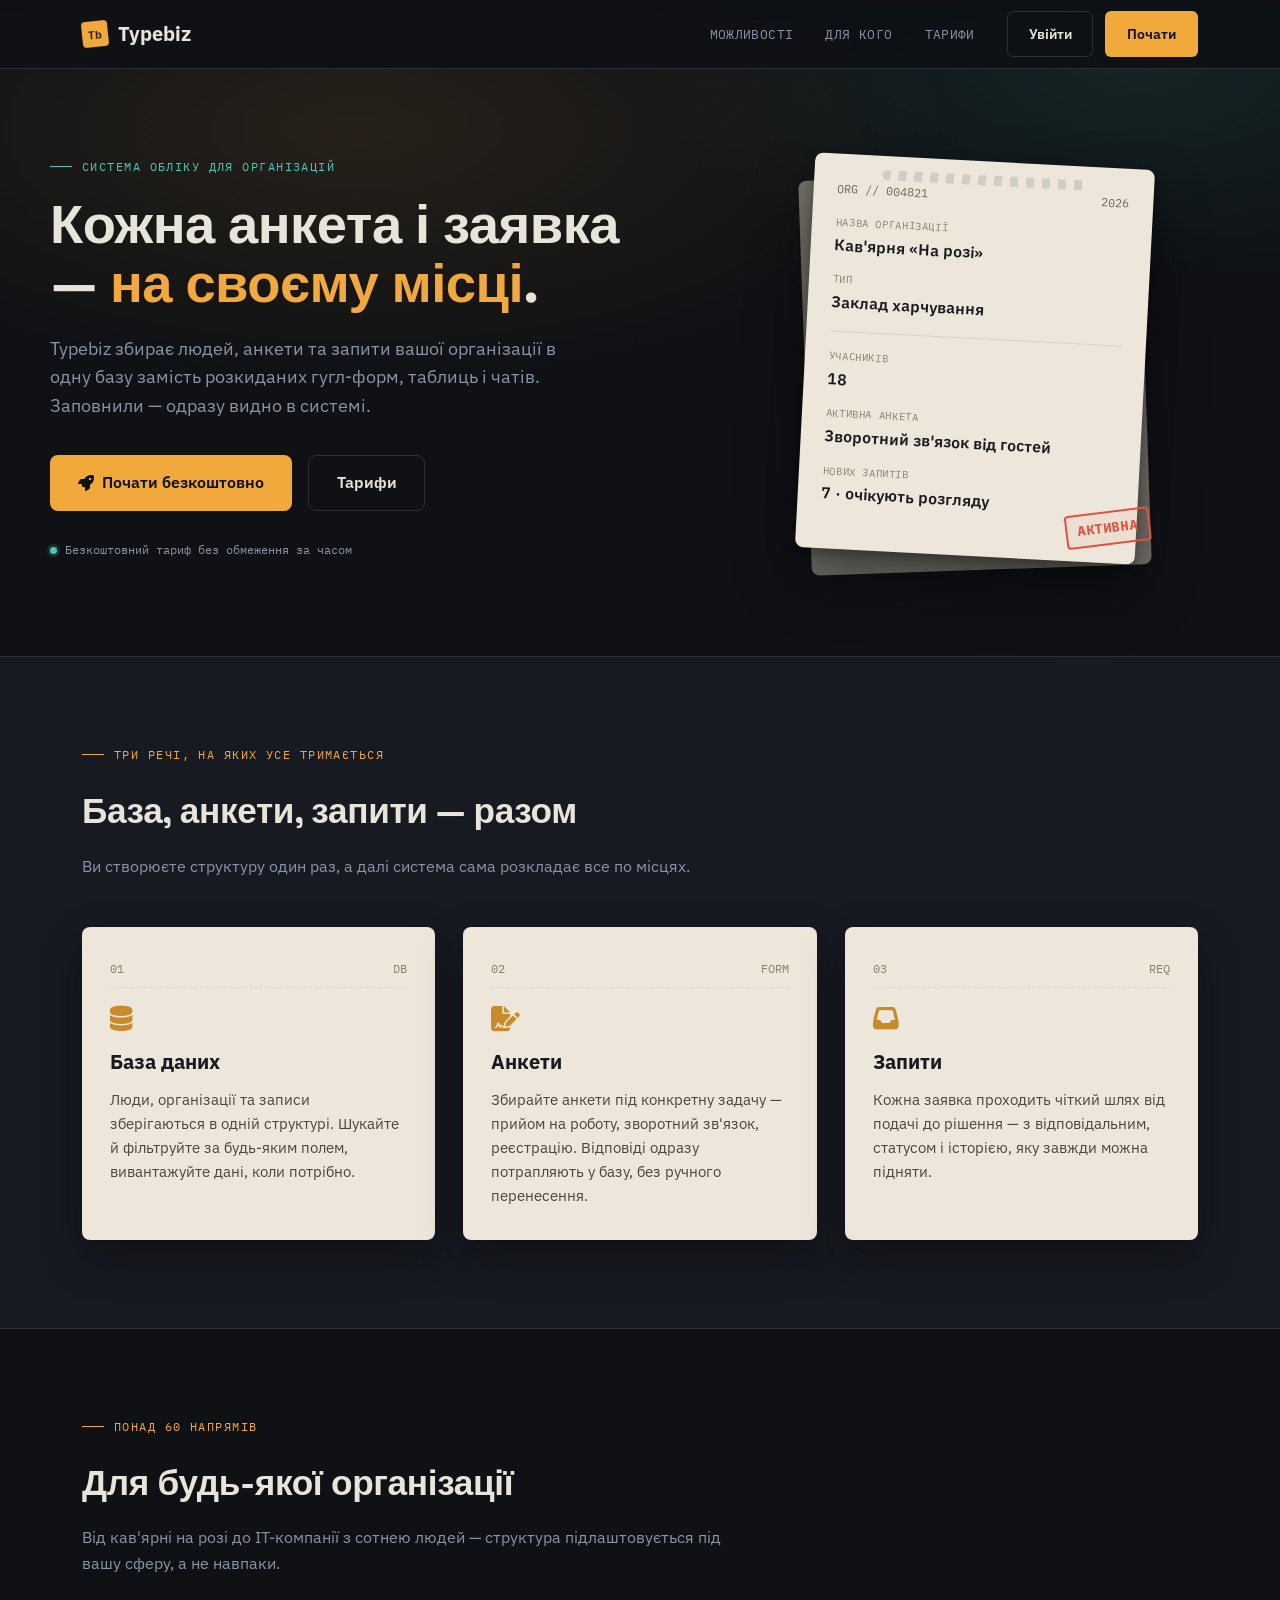
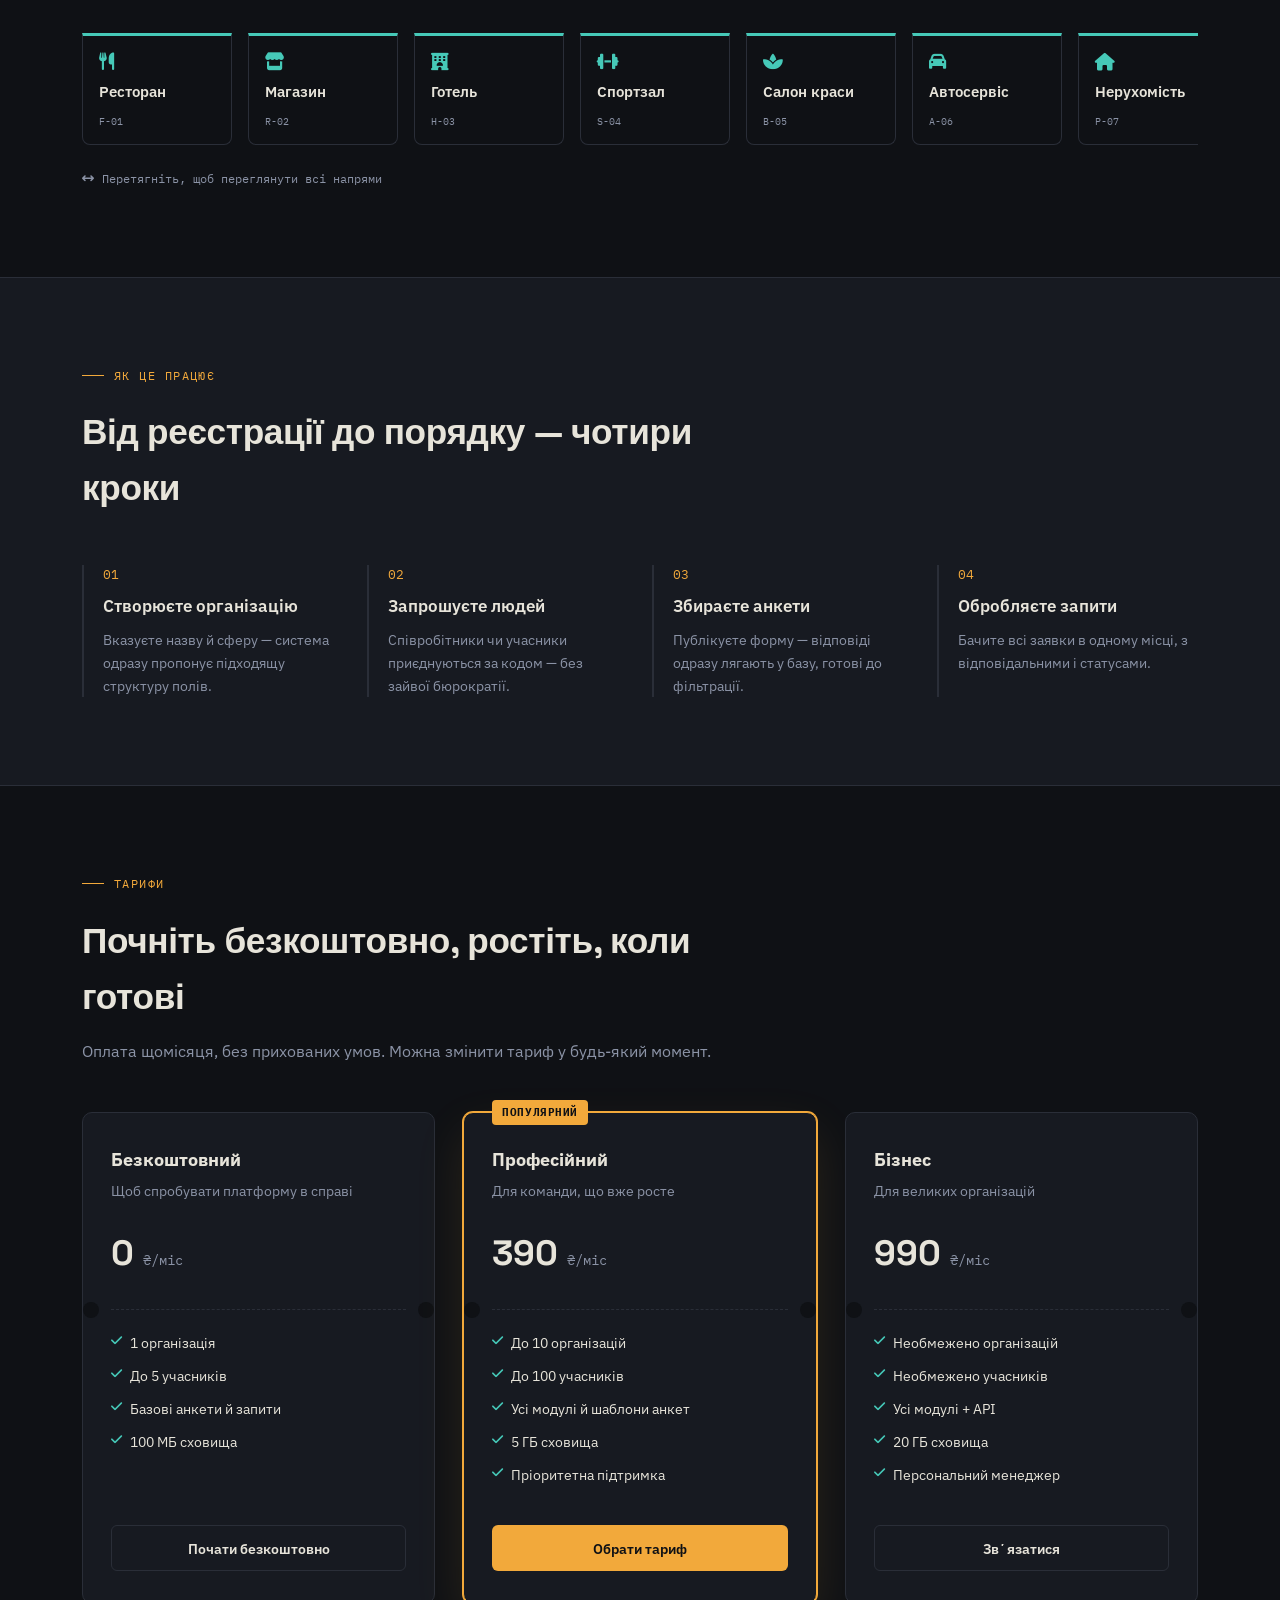
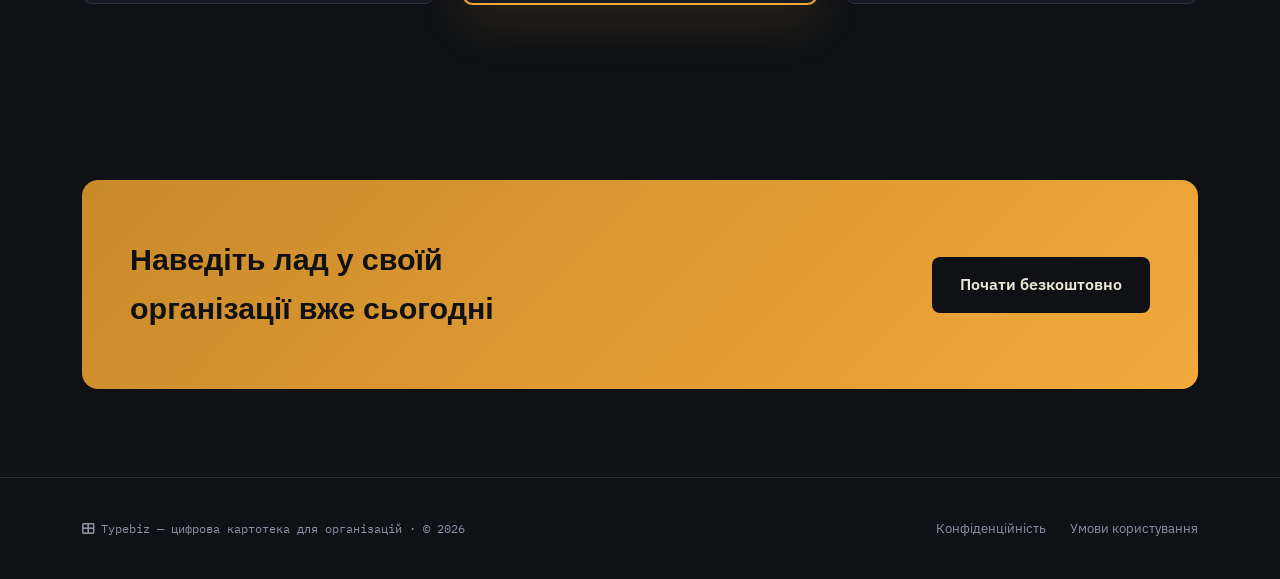
==== commit b7e885c2: "Update index.html" ====
--- a/index.html
+++ b/index.html
@@ -1,945 +1,585 @@
 <!DOCTYPE html>
-<html lang="ru">
+<html lang="uk">
 <head>
-    <meta charset="UTF-8">
-    <meta name="viewport" content="width=device-width, initial-scale=1.0">
-    <title>Typebiz — цифровая платформа для организаций</title>
-    <link href="https://fonts.googleapis.com/css2?family=Inter:wght@300;400;500;600;700;800&display=swap" rel="stylesheet">
-    <link rel="stylesheet" href="https://cdnjs.cloudflare.com/ajax/libs/font-awesome/6.5.0/css/all.min.css">
-    <link rel="stylesheet" href="/css/style.css">
-    <style>
-        * {
-            margin: 0;
-            padding: 0;
-            box-sizing: border-box;
-        }
-
-        body {
-            font-family: 'Inter', sans-serif;
-            background: linear-gradient(135deg, #f5f7fa 0%, #c3cfe2 100%);
-            min-height: 100vh;
-            color: #1a202c;
-        }
-
-        .navbar {
-            background: rgba(255, 255, 255, 0.85);
-            backdrop-filter: blur(10px);
-            box-shadow: 0 1px 3px rgba(0,0,0,0.1);
-            padding: 0 2rem;
-            height: 70px;
-            display: flex;
-            align-items: center;
-            justify-content: space-between;
-            position: sticky;
-            top: 0;
-            z-index: 1000;
-            border-bottom: 1px solid rgba(255,255,255,0.3);
-        }
-
-        .navbar .logo {
-            display: flex;
-            align-items: center;
-            gap: 10px;
-            font-size: 1.5rem;
-            font-weight: 800;
-            color: #2d3748;
-            text-decoration: none;
-        }
-
-        .navbar .logo i {
-            color: #4f46e5;
-            font-size: 1.8rem;
-        }
-
-        .navbar .logo span {
-            background: linear-gradient(135deg, #4f46e5, #7c3aed);
-            -webkit-background-clip: text;
-            -webkit-text-fill-color: transparent;
-        }
-
-        .nav-links {
-            display: flex;
-            align-items: center;
-            gap: 1.5rem;
-            list-style: none;
-        }
-
-        .nav-links a {
-            text-decoration: none;
-            color: #4a5568;
-            font-weight: 500;
-            font-size: 0.95rem;
-            transition: all 0.3s ease;
-            padding: 0.5rem 0.75rem;
-            border-radius: 8px;
-            cursor: pointer;
-        }
-
-        .nav-links a:hover {
-            color: #4f46e5;
-            background: rgba(79, 70, 229, 0.08);
-        }
-
-        .nav-links .btn-primary {
-            background: linear-gradient(135deg, #4f46e5, #7c3aed);
-            color: white;
-            padding: 0.6rem 1.5rem;
-            border-radius: 10px;
-            font-weight: 600;
-            box-shadow: 0 4px 12px rgba(79, 70, 229, 0.3);
-            transition: all 0.3s ease;
-        }
-
-        .nav-links .btn-primary:hover {
-            transform: translateY(-2px);
-            box-shadow: 0 8px 20px rgba(79, 70, 229, 0.4);
-        }
-
-        .nav-links .btn-outline {
-            border: 2px solid #e2e8f0;
-            padding: 0.6rem 1.5rem;
-            border-radius: 10px;
-            font-weight: 500;
-            transition: all 0.3s ease;
-        }
-
-        .nav-links .btn-outline:hover {
-            border-color: #4f46e5;
-            color: #4f46e5;
-        }
-
-        .nav-links .user-profile {
-            display: flex;
-            align-items: center;
-            gap: 0.75rem;
-            color: var(--gray-700);
-            cursor: pointer;
-            padding: 0.3rem 0.75rem 0.3rem 0.3rem;
-            border-radius: 9999px;
-            background: var(--gray-100);
-            transition: all 0.3s ease;
-            text-decoration: none;
-        }
-
-        .nav-links .user-profile:hover {
-            background: var(--gray-200);
-        }
-
-        .nav-links .user-profile .avatar-small {
-            width: 32px;
-            height: 32px;
-            border-radius: 50%;
-            overflow: hidden;
-            background: var(--primary);
-            display: flex;
-            align-items: center;
-            justify-content: center;
-            color: white;
-            font-weight: 600;
-            font-size: 0.8rem;
-        }
-
-        .nav-links .user-profile .avatar-small img {
-            width: 100%;
-            height: 100%;
-            object-fit: cover;
-        }
-
-        .nav-links .user-profile .username {
-            font-size: 0.85rem;
-            font-weight: 500;
-        }
-
-        .hamburger {
-            display: none;
-            flex-direction: column;
-            gap: 5px;
-            cursor: pointer;
-            padding: 5px;
-        }
-
-        .hamburger span {
-            width: 25px;
-            height: 3px;
-            background: #2d3748;
-            border-radius: 10px;
-            transition: 0.3s;
-        }
-
-        .hero {
-            max-width: 1200px;
-            margin: 0 auto;
-            padding: 4rem 2rem;
-            display: grid;
-            grid-template-columns: 1fr 1fr;
-            gap: 4rem;
-            align-items: center;
-            min-height: calc(100vh - 70px);
-        }
-
-        .hero-content h1 {
-            font-size: 3.5rem;
-            font-weight: 800;
-            line-height: 1.1;
-            margin-bottom: 1.5rem;
-            background: linear-gradient(135deg, #1a202c, #4a5568);
-            -webkit-background-clip: text;
-            -webkit-text-fill-color: transparent;
-        }
-
-        .hero-content h1 .highlight {
-            background: linear-gradient(135deg, #4f46e5, #7c3aed);
-            -webkit-background-clip: text;
-            -webkit-text-fill-color: transparent;
-        }
-
-        .hero-content p {
-            font-size: 1.2rem;
-            color: #4a5568;
-            margin-bottom: 2rem;
-            max-width: 500px;
-            line-height: 1.8;
-        }
-
-        .hero-buttons {
-            display: flex;
-            gap: 1rem;
-            flex-wrap: wrap;
-        }
-
-        .hero-buttons .btn-hero-primary {
-            background: linear-gradient(135deg, #4f46e5, #7c3aed);
-            color: white;
-            padding: 0.9rem 2.5rem;
-            border: none;
-            border-radius: 12px;
-            font-size: 1rem;
-            font-weight: 600;
-            cursor: pointer;
-            transition: all 0.3s ease;
-            box-shadow: 0 4px 15px rgba(79, 70, 229, 0.3);
-            text-decoration: none;
-            display: inline-flex;
-            align-items: center;
-            gap: 10px;
-        }
-
-        .hero-buttons .btn-hero-primary:hover {
-            transform: translateY(-3px);
-            box-shadow: 0 8px 25px rgba(79, 70, 229, 0.4);
-        }
-
-        .hero-buttons .btn-hero-secondary {
-            background: white;
-            color: #1a202c;
-            padding: 0.9rem 2.5rem;
-            border: 2px solid #e2e8f0;
-            border-radius: 12px;
-            font-size: 1rem;
-            font-weight: 600;
-            cursor: pointer;
-            transition: all 0.3s ease;
-            text-decoration: none;
-            display: inline-flex;
-            align-items: center;
-            gap: 10px;
-        }
-
-        .hero-buttons .btn-hero-secondary:hover {
-            border-color: #4f46e5;
-            color: #4f46e5;
-            transform: translateY(-3px);
-        }
-
-        .hero-visual {
-            display: flex;
-            justify-content: center;
-            align-items: center;
-            position: relative;
-        }
-
-        .hero-visual .floating-cards {
-            position: relative;
-            width: 100%;
-            max-width: 500px;
-            aspect-ratio: 1;
-        }
-
-        .hero-visual .card {
-            background: white;
-            border-radius: 16px;
-            padding: 1.5rem;
-            box-shadow: 0 20px 60px rgba(0,0,0,0.1);
-            position: absolute;
-            animation: float 6s ease-in-out infinite;
-            border: 1px solid rgba(255,255,255,0.3);
-            backdrop-filter: blur(5px);
-            min-width: 150px;
-        }
-
-        .hero-visual .card:nth-child(1) {
-            top: 0%;
-            left: 10%;
-            animation-delay: 0s;
-        }
-
-        .hero-visual .card:nth-child(2) {
-            top: 35%;
-            right: 5%;
-            animation-delay: 2s;
-            background: linear-gradient(135deg, #4f46e5, #7c3aed);
-            color: white;
-        }
-
-        .hero-visual .card:nth-child(3) {
-            bottom: 5%;
-            left: 5%;
-            animation-delay: 4s;
-        }
-
-        .hero-visual .card i {
-            font-size: 2rem;
-            margin-bottom: 0.5rem;
-            color: #4f46e5;
-        }
-
-        .hero-visual .card:nth-child(2) i {
-            color: white;
-        }
-
-        .hero-visual .card h3 {
-            font-size: 1rem;
-            margin-bottom: 0.25rem;
-        }
-
-        .hero-visual .card p {
-            font-size: 0.85rem;
-            color: #718096;
-        }
-
-        .hero-visual .card:nth-child(2) p {
-            color: rgba(255,255,255,0.8);
-        }
-
-        @keyframes float {
-            0%, 100% { transform: translateY(0px); }
-            50% { transform: translateY(-15px); }
-        }
-
-        .footer {
-            background: rgba(255,255,255,0.9);
-            backdrop-filter: blur(10px);
-            padding: 2rem;
-            text-align: center;
-            border-top: 1px solid rgba(255,255,255,0.3);
-            color: #4a5568;
-        }
-
-        .footer a {
-            color: #4f46e5;
-            text-decoration: none;
-            font-weight: 500;
-        }
-
-        .footer a:hover {
-            text-decoration: underline;
-        }
-
-        .features-section {
-            max-width: 1200px;
-            margin: 0 auto;
-            padding: 4rem 2rem;
-            text-align: center;
-        }
-
-        .features-section h2 {
-            font-size: 2.5rem;
-            font-weight: 700;
-            margin-bottom: 3rem;
-            color: var(--gray-800);
-        }
-
-        .features-grid {
-            display: grid;
-            grid-template-columns: repeat(auto-fill, minmax(250px, 1fr));
-            gap: 2rem;
-        }
-
-        .feature-card {
-            background: white;
-            padding: 2rem;
-            border-radius: var(--radius);
-            box-shadow: var(--shadow);
-            transition: all 0.3s ease;
-        }
-
-        .feature-card:hover {
-            transform: translateY(-5px);
-            box-shadow: var(--shadow-lg);
-        }
-
-        .feature-card i {
-            font-size: 2.5rem;
-            color: var(--primary);
-            margin-bottom: 1rem;
-        }
-
-        .feature-card h3 {
-            font-size: 1.1rem;
-            margin-bottom: 0.5rem;
-        }
-
-        .feature-card p {
-            color: var(--gray-500);
-            font-size: 0.9rem;
-        }
-
-        .types-section {
-            max-width: 1200px;
-            margin: 0 auto;
-            padding: 4rem 2rem;
-            text-align: center;
-        }
-
-        .types-section h2 {
-            font-size: 2.5rem;
-            font-weight: 700;
-            margin-bottom: 1rem;
-            color: var(--gray-800);
-        }
-
-        .types-section .subtitle {
-            color: var(--gray-500);
-            margin-bottom: 3rem;
-            font-size: 1.1rem;
-        }
-
-        .types-grid {
-            display: grid;
-            grid-template-columns: repeat(auto-fill, minmax(150px, 1fr));
-            gap: 1rem;
-        }
-
-        .type-tag {
-            background: white;
-            padding: 0.75rem 1rem;
-            border-radius: var(--radius-sm);
-            box-shadow: var(--shadow-sm);
-            display: flex;
-            align-items: center;
-            justify-content: center;
-            gap: 0.5rem;
-            font-size: 0.85rem;
-            color: var(--gray-700);
-            transition: all 0.3s ease;
-            cursor: default;
-        }
-
-        .type-tag:hover {
-            transform: scale(1.05);
-            box-shadow: var(--shadow);
-            color: var(--primary);
-        }
-
-        .type-tag i {
-            color: var(--primary);
-        }
-
-        .pricing-section {
-            max-width: 1200px;
-            margin: 0 auto;
-            padding: 4rem 2rem;
-            text-align: center;
-        }
-
-        .pricing-section h2 {
-            font-size: 2.5rem;
-            font-weight: 700;
-            margin-bottom: 1rem;
-            color: var(--gray-800);
-        }
-
-        .pricing-section .subtitle {
-            color: var(--gray-500);
-            margin-bottom: 3rem;
-            font-size: 1.1rem;
-        }
-
-        .pricing-grid {
-            display: grid;
-            grid-template-columns: repeat(auto-fill, minmax(280px, 1fr));
-            gap: 2rem;
-        }
-
-        .pricing-card {
-            background: white;
-            padding: 2.5rem 2rem;
-            border-radius: var(--radius);
-            box-shadow: var(--shadow);
-            transition: all 0.3s ease;
-            position: relative;
-        }
-
-        .pricing-card:hover {
-            transform: translateY(-5px);
-            box-shadow: var(--shadow-lg);
-        }
-
-        .pricing-card.popular {
-            border: 2px solid var(--primary);
-        }
-
-        .pricing-card .popular-badge {
-            position: absolute;
-            top: -12px;
-            left: 50%;
-            transform: translateX(-50%);
-            background: var(--primary);
-            color: white;
-            padding: 0.2rem 1.5rem;
-            border-radius: 9999px;
-            font-size: 0.8rem;
-            font-weight: 600;
-        }
-
-        .pricing-card h3 {
-            font-size: 1.25rem;
-            margin-bottom: 0.5rem;
-        }
-
-        .pricing-card .price {
-            font-size: 2.5rem;
-            font-weight: 700;
-            color: var(--gray-800);
-            margin-bottom: 0.25rem;
-        }
-
-        .pricing-card .price span {
-            font-size: 1rem;
-            font-weight: 400;
-            color: var(--gray-500);
-        }
-
-        .pricing-card .description {
-            color: var(--gray-500);
-            margin-bottom: 1.5rem;
-        }
-
-        .pricing-card ul {
-            list-style: none;
-            text-align: left;
-            margin-bottom: 2rem;
-        }
-
-        .pricing-card ul li {
-            padding: 0.5rem 0;
-            color: var(--gray-600);
-            display: flex;
-            align-items: center;
-            gap: 0.5rem;
-        }
-
-        .pricing-card ul li i {
-            color: var(--success);
-            font-size: 0.8rem;
-        }
-
-        @media (max-width: 968px) {
-            .hero {
-                grid-template-columns: 1fr;
-                text-align: center;
-                gap: 2rem;
-                padding: 2rem 1.5rem;
-            }
-
-            .hero-content h1 {
-                font-size: 2.5rem;
-            }
-
-            .hero-content p {
-                margin: 0 auto 2rem;
-            }
-
-            .hero-buttons {
-                justify-content: center;
-            }
-
-            .nav-links {
-                display: none;
-                flex-direction: column;
-                position: absolute;
-                top: 70px;
-                left: 0;
-                right: 0;
-                background: rgba(255,255,255,0.98);
-                backdrop-filter: blur(10px);
-                padding: 2rem;
-                gap: 1rem;
-                border-bottom: 1px solid #e2e8f0;
-            }
-
-            .nav-links.active {
-                display: flex;
-            }
-
-            .hamburger {
-                display: flex;
-            }
-
-            .hero-visual .floating-cards {
-                max-width: 300px;
-            }
-
-            .hero-visual .card {
-                padding: 1rem;
-                min-width: 100px;
-            }
-
-            .hero-visual .card i {
-                font-size: 1.5rem;
-            }
-        }
-
-        @media (max-width: 480px) {
-            .hero-content h1 {
-                font-size: 2rem;
-            }
-
-            .navbar {
-                padding: 0 1rem;
-            }
-
-            .hero-buttons .btn-hero-primary,
-            .hero-buttons .btn-hero-secondary {
-                width: 100%;
-                justify-content: center;
-            }
-        }
-    </style>
+<meta charset="UTF-8">
+<meta name="viewport" content="width=device-width, initial-scale=1.0">
+<title>Typebiz — цифрова картотека для вашої організації</title>
+<meta name="description" content="Typebiz збирає анкети, заявки та облік людей вашої організації в одну систему замість розкиданих таблиць і чатів.">
+<link rel="preconnect" href="https://fonts.googleapis.com">
+<link href="https://fonts.googleapis.com/css2?family=Space+Grotesk:wght@500;600;700&family=IBM+Plex+Sans:wght@400;500;600;700&family=IBM+Plex+Mono:wght@400;500;600&display=swap" rel="stylesheet">
+<link rel="stylesheet" href="https://cdnjs.cloudflare.com/ajax/libs/font-awesome/6.5.0/css/all.min.css">
+<style>
+  :root{
+    --ink:#0F1115;
+    --ink-soft:#171A21;
+    --ink-line:#2A2E38;
+    --paper:#ECE7DA;
+    --paper-dim:#D9D3C1;
+    --gold:#F2A93B;
+    --gold-dim:#C98A2A;
+    --teal:#46C9B8;
+    --stamp-red:#E2503E;
+    --text-onink:#E7E4DA;
+    --muted:#8B93A6;
+    --text-onpaper:#181A1F;
+    --radius:10px;
+  }
+  *{margin:0;padding:0;box-sizing:border-box;}
+  html{scroll-behavior:smooth;}
+  body{
+    font-family:'IBM Plex Sans', sans-serif;
+    background:var(--ink);
+    color:var(--text-onink);
+    line-height:1.6;
+    overflow-x:hidden;
+  }
+  .display{font-family:'Space Grotesk', sans-serif;}
+  .mono{font-family:'IBM Plex Mono', monospace;}
+  a{color:inherit;text-decoration:none;}
+  ul{list-style:none;}
+  img,svg{display:block;}
+  .wrap{max-width:1180px;margin:0 auto;padding:0 2rem;}
+  ::selection{background:var(--gold);color:var(--ink);}
+
+  a:focus-visible, button:focus-visible{outline:2px solid var(--teal);outline-offset:3px;}
+
+  @media (prefers-reduced-motion: reduce){
+    *{animation-duration:0.01ms !important; animation-iteration-count:1 !important; transition-duration:0.01ms !important; scroll-behavior:auto !important;}
+  }
+
+  /* ===== NAV ===== */
+  .navbar{
+    position:sticky; top:0; z-index:1000;
+    background:rgba(15,17,21,0.9);
+    backdrop-filter:blur(10px);
+    border-bottom:1px solid var(--ink-line);
+  }
+  .navbar .wrap{display:flex;align-items:center;justify-content:space-between;height:68px;}
+  .logo{display:flex;align-items:center;gap:10px;font-weight:700;font-size:1.25rem;}
+  .logo .tab{
+    width:26px;height:26px;border-radius:4px;
+    background:var(--gold);color:var(--ink);
+    display:flex;align-items:center;justify-content:center;
+    font-family:'IBM Plex Mono';font-size:0.7rem;font-weight:600;
+    transform:rotate(-6deg);
+  }
+  .nav-links{display:flex;align-items:center;gap:2rem;}
+  .nav-links a.nav-link{
+    font-family:'IBM Plex Mono';font-size:0.8rem;letter-spacing:0.03em;
+    color:var(--muted); text-transform:uppercase;
+    padding-bottom:4px; border-bottom:1px solid transparent;
+    transition:color .2s, border-color .2s;
+  }
+  .nav-links a.nav-link:hover{color:var(--text-onink);border-color:var(--gold);}
+  .nav-cta{display:flex;align-items:center;gap:0.75rem;}
+  .btn{
+    display:inline-flex;align-items:center;gap:8px;
+    padding:0.65rem 1.3rem; border-radius:6px;
+    font-weight:600; font-size:0.9rem; cursor:pointer;
+    border:1px solid transparent; transition:transform .15s ease, box-shadow .15s ease, background .15s ease;
+  }
+  .btn-gold{background:var(--gold); color:var(--ink);}
+  .btn-gold:hover{transform:translateY(-2px); box-shadow:0 8px 20px rgba(242,169,59,0.28);}
+  .btn-ghost{border-color:var(--ink-line); color:var(--text-onink);}
+  .btn-ghost:hover{border-color:var(--teal); color:var(--teal);}
+  .user-chip{display:flex;align-items:center;gap:10px;padding:0.3rem 0.9rem 0.3rem 0.3rem;border-radius:999px;background:var(--ink-soft);border:1px solid var(--ink-line);}
+  .user-chip .avatar{width:30px;height:30px;border-radius:50%;background:var(--teal);color:var(--ink);display:flex;align-items:center;justify-content:center;font-weight:700;font-size:0.8rem;overflow:hidden;}
+  .user-chip img{width:100%;height:100%;object-fit:cover;}
+  .user-chip .uname{font-size:0.85rem;font-weight:500;}
+  .hamburger{display:none;flex-direction:column;gap:5px;cursor:pointer;background:none;border:none;padding:5px;}
+  .hamburger span{width:22px;height:2px;background:var(--text-onink);border-radius:10px;}
+
+  /* ===== HERO ===== */
+  .hero{
+    position:relative;
+    padding:5.5rem 0 6rem;
+    display:grid; grid-template-columns:1.1fr 0.9fr; gap:3rem; align-items:center;
+  }
+  .hero::before{
+    content:"";position:absolute; inset:-10% -10% auto -10%; height:600px;
+    background:radial-gradient(60% 60% at 30% 20%, rgba(242,169,59,0.10), transparent 70%),
+               radial-gradient(50% 50% at 85% 10%, rgba(70,201,184,0.10), transparent 70%);
+    pointer-events:none; z-index:0;
+  }
+  .hero-content{position:relative;z-index:1;}
+  .eyebrow{
+    font-family:'IBM Plex Mono'; font-size:0.75rem; letter-spacing:0.12em;
+    color:var(--teal); text-transform:uppercase; margin-bottom:1.2rem;
+    display:flex; align-items:center; gap:10px;
+  }
+  .eyebrow::before{content:"";width:22px;height:1px;background:var(--teal);display:inline-block;}
+  .hero h1{
+    font-size:3.4rem; line-height:1.08; font-weight:700; letter-spacing:-0.01em;
+    margin-bottom:1.4rem;
+  }
+  .hero h1 em{font-style:normal; color:var(--gold);}
+  .hero p.lead{font-size:1.1rem; color:var(--muted); max-width:520px; margin-bottom:2.2rem;}
+  .hero-actions{display:flex; align-items:center; gap:1rem; flex-wrap:wrap; margin-bottom:1.8rem;}
+  .btn-lg{padding:0.9rem 1.7rem; font-size:1rem; border-radius:8px;}
+  .hero-note{font-family:'IBM Plex Mono'; font-size:0.78rem; color:var(--muted); display:flex; align-items:center; gap:8px;}
+  .hero-note .dot{width:7px;height:7px;border-radius:50%;background:var(--teal);box-shadow:0 0 0 3px rgba(70,201,184,0.18);}
+
+  .card-stage{position:relative; z-index:1; display:flex; justify-content:center; perspective:1200px;}
+  .record-card{
+    width:340px; background:var(--paper); color:var(--text-onpaper);
+    border-radius:8px; padding:1.6rem 1.5rem 1.8rem;
+    box-shadow:0 30px 60px rgba(0,0,0,0.45), 0 4px 12px rgba(0,0,0,0.3);
+    transform:rotate(3deg);
+    transition:transform .3s ease;
+    position:relative;
+  }
+  .record-card:hover{transform:rotate(0deg) translateY(-4px);}
+  .record-card::before{
+    content:""; position:absolute; top:14px; left:50%; transform:translateX(-50%);
+    width:60%; height:10px; border-radius:6px;
+    background:repeating-linear-gradient(90deg, var(--ink) 0 8px, transparent 8px 16px);
+    opacity:0.12;
+  }
+  .record-id{font-family:'IBM Plex Mono'; font-size:0.72rem; color:#6b6353; margin-bottom:1rem; display:flex; justify-content:space-between;}
+  .record-field{margin-bottom:0.85rem;}
+  .record-field .label{font-family:'IBM Plex Mono'; font-size:0.65rem; text-transform:uppercase; letter-spacing:0.06em; color:#8a8168; margin-bottom:2px;}
+  .record-field .value{font-weight:600; font-size:0.98rem;}
+  .record-divider{height:1px; background:var(--paper-dim); margin:1rem 0;}
+  .stamp{
+    position:absolute; right:-14px; bottom:18px;
+    font-family:'IBM Plex Mono'; font-weight:700; font-size:0.85rem;
+    color:var(--stamp-red); border:2px solid var(--stamp-red);
+    padding:4px 10px; border-radius:4px; transform:rotate(-10deg);
+    letter-spacing:0.05em; background:rgba(226,80,62,0.05);
+  }
+  .card-stage::after{
+    content:""; position:absolute; width:340px; height:100%; top:14px; left:50%;
+    transform:translateX(-50%) rotate(-2deg);
+    background:var(--paper-dim); border-radius:8px; z-index:-1; opacity:0.5;
+  }
+
+  /* ===== SECTIONS ===== */
+  section{padding:5.5rem 0;}
+  .section-head{max-width:640px; margin-bottom:3rem;}
+  .section-head .eyebrow{color:var(--gold);}
+  .section-head .eyebrow::before{background:var(--gold);}
+  .section-head h2{font-size:2.2rem; font-weight:700; margin-bottom:0.8rem; letter-spacing:-0.01em;}
+  .section-head p{color:var(--muted); font-size:1.02rem;}
+  .section-alt{background:var(--ink-soft); border-top:1px solid var(--ink-line); border-bottom:1px solid var(--ink-line);}
+
+  /* ===== ROLODEX ===== */
+  .rolodex-track{
+    display:flex; gap:1rem; overflow-x:auto; padding:0.5rem 0 1.5rem;
+    cursor:grab; scrollbar-width:thin; scrollbar-color:var(--ink-line) transparent;
+  }
+  .rolodex-track:active{cursor:grabbing;}
+  .rolodex-track::-webkit-scrollbar{height:6px;}
+  .rolodex-track::-webkit-scrollbar-thumb{background:var(--ink-line); border-radius:6px;}
+  .tab-card{
+    flex:0 0 auto; min-width:150px;
+    background:var(--ink); border:1px solid var(--ink-line); border-top:3px solid var(--teal);
+    border-radius:0 0 8px 8px; padding:1.1rem 1rem 0.9rem;
+    display:flex; flex-direction:column; gap:0.6rem;
+    user-select:none;
+  }
+  .tab-card i{color:var(--teal); font-size:1.1rem;}
+  .tab-card .t-name{font-weight:600; font-size:0.92rem;}
+  .tab-card .t-code{font-family:'IBM Plex Mono'; font-size:0.65rem; color:var(--muted);}
+  .rolodex-hint{font-family:'IBM Plex Mono'; font-size:0.75rem; color:var(--muted); display:flex; align-items:center; gap:8px;}
+
+  /* ===== TRIPTYCH ===== */
+  .triptych{display:grid; grid-template-columns:repeat(3,1fr); gap:1.75rem;}
+  .copy-card{
+    background:var(--paper); color:var(--text-onpaper);
+    border-radius:8px; padding:2rem 1.75rem; position:relative;
+    box-shadow:0 18px 40px rgba(0,0,0,0.35);
+  }
+  .copy-card::after{
+    content:""; position:absolute; inset:8px -8px -8px 8px; z-index:-1;
+    background:var(--paper-dim); border-radius:8px; opacity:0.55;
+  }
+  .copy-card .num{
+    font-family:'IBM Plex Mono'; font-size:0.75rem; color:#8a8168;
+    border-bottom:1px dashed var(--paper-dim); padding-bottom:0.6rem; margin-bottom:1.1rem;
+    display:flex; justify-content:space-between;
+  }
+  .copy-card i{font-size:1.6rem; color:var(--gold-dim); margin-bottom:0.9rem;}
+  .copy-card h3{font-size:1.25rem; margin-bottom:0.6rem; font-weight:700;}
+  .copy-card p{color:#4a463c; font-size:0.94rem;}
+
+  /* ===== HOW IT WORKS ===== */
+  .flow{display:grid; grid-template-columns:repeat(4,1fr); gap:1.5rem;}
+  .flow-step{border-left:2px solid var(--ink-line); padding-left:1.2rem; position:relative;}
+  .flow-step .fnum{font-family:'IBM Plex Mono'; color:var(--gold); font-size:0.8rem; margin-bottom:0.5rem;}
+  .flow-step h4{font-size:1.05rem; margin-bottom:0.5rem; font-weight:600;}
+  .flow-step p{color:var(--muted); font-size:0.9rem;}
+
+  /* ===== PRICING ===== */
+  .pricing-grid{display:grid; grid-template-columns:repeat(3,1fr); gap:1.75rem;}
+  .ticket{
+    background:var(--ink-soft); border:1px solid var(--ink-line); border-radius:10px;
+    padding:2rem 1.75rem; position:relative; display:flex; flex-direction:column;
+  }
+  .ticket.popular{border-color:var(--gold); box-shadow:0 0 0 1px var(--gold), 0 20px 50px rgba(242,169,59,0.12);}
+  .ticket-badge{
+    position:absolute; top:-13px; left:1.75rem; background:var(--gold); color:var(--ink);
+    font-family:'IBM Plex Mono'; font-size:0.68rem; font-weight:700; letter-spacing:0.05em;
+    padding:4px 10px; border-radius:4px; text-transform:uppercase;
+  }
+  .ticket h3{font-size:1.15rem; font-weight:700; margin-bottom:0.4rem;}
+  .ticket .tier-desc{color:var(--muted); font-size:0.85rem; margin-bottom:1.4rem;}
+  .ticket .price{font-family:'Space Grotesk'; font-size:2.2rem; font-weight:700; margin-bottom:0.3rem;}
+  .ticket .price span{font-family:'IBM Plex Mono'; font-size:0.85rem; color:var(--muted); font-weight:400;}
+  .ticket-perf{border-top:1px dashed var(--ink-line); margin:1.4rem 0; position:relative;}
+  .ticket-perf::before, .ticket-perf::after{
+    content:""; position:absolute; top:-8px; width:16px; height:16px; border-radius:50%; background:var(--ink);
+  }
+  .ticket-perf::before{left:-1.75rem;}
+  .ticket-perf::after{right:-1.75rem;}
+  .ticket ul{margin-bottom:1.8rem; flex:1;}
+  .ticket li{display:flex; align-items:flex-start; gap:8px; font-size:0.88rem; color:var(--text-onink); margin-bottom:0.65rem;}
+  .ticket li i{color:var(--teal); margin-top:3px; font-size:0.8rem;}
+  .ticket .btn{width:100%; justify-content:center;}
+
+  /* ===== CTA BAND ===== */
+  .cta-band{
+    background:linear-gradient(135deg, var(--gold-dim), var(--gold));
+    color:var(--ink); border-radius:16px; padding:3.5rem 3rem;
+    display:flex; align-items:center; justify-content:space-between; gap:2rem; flex-wrap:wrap;
+  }
+  .cta-band h2{font-size:1.9rem; font-weight:700; max-width:480px;}
+  .cta-band .btn-gold{background:var(--ink); color:var(--paper);}
+
+  /* ===== FOOTER ===== */
+  .footer{border-top:1px solid var(--ink-line); padding:2.5rem 0; }
+  .footer .wrap{display:flex; align-items:center; justify-content:space-between; flex-wrap:wrap; gap:1rem;}
+  .footer .mono{font-size:0.78rem; color:var(--muted);}
+  .footer .flinks{display:flex; gap:1.5rem;}
+  .footer .flinks a{font-size:0.82rem; color:var(--muted);}
+  .footer .flinks a:hover{color:var(--teal);}
+
+  /* ===== RESPONSIVE ===== */
+  @media (max-width:980px){
+    .triptych{grid-template-columns:1fr;}
+    .pricing-grid{grid-template-columns:1fr;}
+    .flow{grid-template-columns:repeat(2,1fr);}
+    .hero{grid-template-columns:1fr; padding-top:3rem;}
+    .card-stage{order:-1; margin-bottom:1rem;}
+  }
+  @media (max-width:768px){
+    .nav-links{
+      position:fixed; top:68px; left:0; right:0; background:var(--ink);
+      flex-direction:column; align-items:flex-start; gap:0; padding:1rem 2rem 1.5rem;
+      border-bottom:1px solid var(--ink-line);
+      transform:translateY(-150%); transition:transform .25s ease; z-index:999;
+    }
+    .nav-links.active{transform:translateY(0);}
+    .nav-links a.nav-link{padding:0.8rem 0; width:100%; border-bottom:1px solid var(--ink-line);}
+    .nav-cta{display:none;}
+    .nav-links.active .nav-cta{display:flex; width:100%; padding-top:1rem; gap:0.75rem;}
+    .hamburger{display:flex;}
+    .hero h1{font-size:2.3rem;}
+    .flow{grid-template-columns:1fr;}
+    .cta-band{flex-direction:column; text-align:center; padding:2.5rem 1.75rem;}
+    .cta-band h2{max-width:none;}
+    .record-card{width:100%; max-width:320px;}
+  }
+</style>
 </head>
 <body>
-    <nav class="navbar">
-        <a href="/" class="logo">
-            <i class="fas fa-cubes"></i>
-            <span>Typebiz</span>
+
+<nav class="navbar">
+  <div class="wrap">
+    <a href="/" class="logo"><span class="tab">Tb</span> Typebiz</a>
+    <ul class="nav-links" id="navLinks">
+      <li><a href="#features" class="nav-link">Можливості</a></li>
+      <li><a href="#for-whom" class="nav-link">Для кого</a></li>
+      <li><a href="#pricing" class="nav-link">Тарифи</a></li>
+      <li class="nav-cta" id="navAuthButtons">
+        <a href="/login" class="btn btn-ghost">Увійти</a>
+        <a href="/register" class="btn btn-gold">Почати</a>
+      </li>
+    </ul>
+    <button class="hamburger" onclick="toggleMenu()" aria-label="Меню"><span></span><span></span><span></span></button>
+  </div>
+</nav>
+
+<section class="hero wrap">
+  <div class="hero-content">
+    <div class="eyebrow">Система обліку для організацій</div>
+    <h1 class="display">Кожна анкета і заявка — <em>на своєму місці</em>.</h1>
+    <p class="lead">Typebiz збирає людей, анкети та запити вашої організації в одну базу замість розкиданих гугл-форм, таблиць і чатів. Заповнили — одразу видно в системі.</p>
+    <div class="hero-actions">
+      <a href="/register" class="btn btn-gold btn-lg"><i class="fas fa-rocket"></i> Почати безкоштовно</a>
+      <a href="#pricing" class="btn btn-ghost btn-lg">Тарифи</a>
+    </div>
+    <div class="hero-note"><span class="dot"></span> Безкоштовний тариф без обмеження за часом</div>
+  </div>
+  <div class="card-stage">
+    <div class="record-card">
+      <div class="record-id"><span>ORG // 004821</span><span>2026</span></div>
+      <div class="record-field">
+        <div class="label">Назва організації</div>
+        <div class="value">Кав'ярня «На розі»</div>
+      </div>
+      <div class="record-field">
+        <div class="label">Тип</div>
+        <div class="value">Заклад харчування</div>
+      </div>
+      <div class="record-divider"></div>
+      <div class="record-field">
+        <div class="label">Учасників</div>
+        <div class="value">18</div>
+      </div>
+      <div class="record-field">
+        <div class="label">Активна анкета</div>
+        <div class="value">Зворотний зв'язок від гостей</div>
+      </div>
+      <div class="record-field">
+        <div class="label">Нових запитів</div>
+        <div class="value">7 · очікують розгляду</div>
+      </div>
+      <div class="stamp">АКТИВНА</div>
+    </div>
+  </div>
+</section>
+
+<section id="features" class="section-alt">
+  <div class="wrap">
+    <div class="section-head">
+      <div class="eyebrow">Три речі, на яких усе тримається</div>
+      <h2 class="display">База, анкети, запити — разом</h2>
+      <p>Ви створюєте структуру один раз, а далі система сама розкладає все по місцях.</p>
+    </div>
+    <div class="triptych">
+      <div class="copy-card">
+        <div class="num"><span>01</span><span>DB</span></div>
+        <i class="fas fa-database"></i>
+        <h3>База даних</h3>
+        <p>Люди, організації та записи зберігаються в одній структурі. Шукайте й фільтруйте за будь-яким полем, вивантажуйте дані, коли потрібно.</p>
+      </div>
+      <div class="copy-card">
+        <div class="num"><span>02</span><span>FORM</span></div>
+        <i class="fas fa-file-signature"></i>
+        <h3>Анкети</h3>
+        <p>Збирайте анкети під конкретну задачу — прийом на роботу, зворотний зв'язок, реєстрацію. Відповіді одразу потрапляють у базу, без ручного перенесення.</p>
+      </div>
+      <div class="copy-card">
+        <div class="num"><span>03</span><span>REQ</span></div>
+        <i class="fas fa-inbox"></i>
+        <h3>Запити</h3>
+        <p>Кожна заявка проходить чіткий шлях від подачі до рішення — з відповідальним, статусом і історією, яку завжди можна підняти.</p>
+      </div>
+    </div>
+  </div>
+</section>
+
+<section id="for-whom">
+  <div class="wrap">
+    <div class="section-head">
+      <div class="eyebrow">Понад 60 напрямів</div>
+      <h2 class="display">Для будь-якої організації</h2>
+      <p>Від кав'ярні на розі до IT-компанії з сотнею людей — структура підлаштовується під вашу сферу, а не навпаки.</p>
+    </div>
+    <div class="rolodex-track" id="rolodexTrack"></div>
+    <div class="rolodex-hint"><i class="fas fa-arrows-left-right"></i> Перетягніть, щоб переглянути всі напрями</div>
+  </div>
+</section>
+
+<section class="section-alt">
+  <div class="wrap">
+    <div class="section-head">
+      <div class="eyebrow">Як це працює</div>
+      <h2 class="display">Від реєстрації до порядку — чотири кроки</h2>
+    </div>
+    <div class="flow">
+      <div class="flow-step">
+        <div class="fnum mono">01</div>
+        <h4>Створюєте організацію</h4>
+        <p>Вказуєте назву й сферу — система одразу пропонує підходящу структуру полів.</p>
+      </div>
+      <div class="flow-step">
+        <div class="fnum mono">02</div>
+        <h4>Запрошуєте людей</h4>
+        <p>Співробітники чи учасники приєднуються за кодом — без зайвої бюрократії.</p>
+      </div>
+      <div class="flow-step">
+        <div class="fnum mono">03</div>
+        <h4>Збираєте анкети</h4>
+        <p>Публікуєте форму — відповіді одразу лягають у базу, готові до фільтрації.</p>
+      </div>
+      <div class="flow-step">
+        <div class="fnum mono">04</div>
+        <h4>Обробляєте запити</h4>
+        <p>Бачите всі заявки в одному місці, з відповідальними і статусами.</p>
+      </div>
+    </div>
+  </div>
+</section>
+
+<section id="pricing">
+  <div class="wrap">
+    <div class="section-head">
+      <div class="eyebrow">Тарифи</div>
+      <h2 class="display">Почніть безкоштовно, ростіть, коли готові</h2>
+      <p>Оплата щомісяця, без прихованих умов. Можна змінити тариф у будь-який момент.</p>
+    </div>
+    <div class="pricing-grid">
+      <div class="ticket">
+        <h3>Безкоштовний</h3>
+        <p class="tier-desc">Щоб спробувати платформу в справі</p>
+        <div class="price">0 <span>₴/міс</span></div>
+        <div class="ticket-perf"></div>
+        <ul>
+          <li><i class="fas fa-check"></i> 1 організація</li>
+          <li><i class="fas fa-check"></i> До 5 учасників</li>
+          <li><i class="fas fa-check"></i> Базові анкети й запити</li>
+          <li><i class="fas fa-check"></i> 100 МБ сховища</li>
+        </ul>
+        <a href="/register" class="btn btn-ghost">Почати безкоштовно</a>
+      </div>
+      <div class="ticket popular">
+        <div class="ticket-badge">Популярний</div>
+        <h3>Професійний</h3>
+        <p class="tier-desc">Для команди, що вже росте</p>
+        <div class="price">390 <span>₴/міс</span></div>
+        <div class="ticket-perf"></div>
+        <ul>
+          <li><i class="fas fa-check"></i> До 10 організацій</li>
+          <li><i class="fas fa-check"></i> До 100 учасників</li>
+          <li><i class="fas fa-check"></i> Усі модулі й шаблони анкет</li>
+          <li><i class="fas fa-check"></i> 5 ГБ сховища</li>
+          <li><i class="fas fa-check"></i> Пріоритетна підтримка</li>
+        </ul>
+        <a href="/register" class="btn btn-gold">Обрати тариф</a>
+      </div>
+      <div class="ticket">
+        <h3>Бізнес</h3>
+        <p class="tier-desc">Для великих організацій</p>
+        <div class="price">990 <span>₴/міс</span></div>
+        <div class="ticket-perf"></div>
+        <ul>
+          <li><i class="fas fa-check"></i> Необмежено організацій</li>
+          <li><i class="fas fa-check"></i> Необмежено учасників</li>
+          <li><i class="fas fa-check"></i> Усі модулі + API</li>
+          <li><i class="fas fa-check"></i> 20 ГБ сховища</li>
+          <li><i class="fas fa-check"></i> Персональний менеджер</li>
+        </ul>
+        <a href="/register" class="btn btn-ghost">Звʼязатися</a>
+      </div>
+    </div>
+  </div>
+</section>
+
+<section>
+  <div class="wrap">
+    <div class="cta-band">
+      <h2 class="display">Наведіть лад у своїй організації вже сьогодні</h2>
+      <div style="display:flex; gap:1rem; flex-wrap:wrap;">
+        <a href="/register" class="btn btn-gold btn-lg">Почати безкоштовно</a>
+      </div>
+    </div>
+  </div>
+</section>
+
+<footer class="footer">
+  <div class="wrap">
+    <p class="mono"><i class="fas fa-th-large"></i> Typebiz — цифрова картотека для організацій · © 2026</p>
+    <div class="flinks">
+      <a href="/privacy">Конфіденційність</a>
+      <a href="/terms">Умови користування</a>
+    </div>
+  </div>
+</footer>
+
+<script src="/js/db.js"></script>
+<script src="/js/auth.js"></script>
+<script>
+  function toggleMenu(){
+    document.getElementById('navLinks').classList.toggle('active');
+  }
+  document.querySelectorAll('.nav-links a').forEach(link => {
+    link.addEventListener('click', () => document.getElementById('navLinks').classList.remove('active'));
+  });
+
+  // ===== org types rolodex =====
+  const orgTypes = [
+    ['fa-utensils','Ресторан','F-01'],['fa-store','Магазин','R-02'],['fa-hotel','Готель','H-03'],
+    ['fa-dumbbell','Спортзал','S-04'],['fa-spa','Салон краси','B-05'],['fa-car','Автосервіс','A-06'],
+    ['fa-home','Нерухомість','P-07'],['fa-code','IT-компанія','T-08'],['fa-chart-line','Маркетинг','M-09'],
+    ['fa-gavel','Юридична','L-10'],['fa-coins','Фінанси','F-11'],['fa-graduation-cap','Освіта','E-12'],
+    ['fa-heartbeat','Медицина','M-13'],['fa-running','Спорт','S-14'],['fa-palette','Мистецтво','A-15'],
+    ['fa-music','Музика','M-16'],['fa-camera','Фото','P-17'],['fa-video','Відео','V-18'],
+    ['fa-hard-hat','Будівництво','C-19'],['fa-tools','Ремонт','R-20'],['fa-broom','Клінінг','C-21'],
+    ['fa-truck','Доставка','D-22'],['fa-shipping-fast','Логістика','L-23'],['fa-tractor','Агро','A-24'],
+    ['fa-plane','Туризм','T-25'],['fa-calendar-check','Івент','E-26'],['fa-hand-holding-heart','Благодійність','B-27'],
+    ['fa-landmark','Державна','G-28'],['fa-gamepad','GameDev','G-29'],['fa-rocket','Стартап','S-30'],
+    ['fa-newspaper','Видавництво','P-31'],['fa-film','Анімація','A-32'],['fa-vr-cardboard','VR/AR','V-33'],
+    ['fa-trophy','Кіберспорт','E-34'],['fa-microphone','Подкаст','P-35'],['fa-blog','Блогінг','B-36'],
+    ['fa-share-alt','Соцмережі','S-37'],['fa-handshake','Консалтинг','C-38'],['fa-user-tie','Фриланс','F-39'],
+    ['fa-building','Коворкінг','C-40'],['fa-seedling','Інкубатор','I-41'],['fa-chart-pie','Венчур','V-42'],
+    ['fa-users','Спільнота','C-43'],['fa-flask','Дослідження','R-44'],['fa-atom','Наука','S-45'],
+    ['fa-robot','Робототехніка','R-46'],['fa-brain','ШІ','A-47'],['fa-link','Блокчейн','B-48'],
+    ['fa-globe','Web3','W-49'],['fa-cubes','Інше','O-50']
+  ];
+  const track = document.getElementById('rolodexTrack');
+  track.innerHTML = orgTypes.map(([icon,name,code]) => `
+    <div class="tab-card">
+      <i class="fas ${icon}"></i>
+      <div class="t-name">${name}</div>
+      <div class="t-code mono">${code}</div>
+    </div>
+  `).join('');
+
+  let isDown = false, startX, scrollLeft;
+  track.addEventListener('mousedown', (e) => {
+    isDown = true; startX = e.pageX - track.offsetLeft; scrollLeft = track.scrollLeft;
+  });
+  window.addEventListener('mouseup', () => isDown = false);
+  track.addEventListener('mouseleave', () => isDown = false);
+  track.addEventListener('mousemove', (e) => {
+    if(!isDown) return;
+    e.preventDefault();
+    const x = e.pageX - track.offsetLeft;
+    track.scrollLeft = scrollLeft - (x - startX) * 1.4;
+  });
+
+  // ===== dynamic navbar (auth state) =====
+  function updateNavbar(){
+    const navContainer = document.getElementById('navAuthButtons');
+    const user = (typeof auth !== 'undefined') ? auth.getCurrentUser() : null;
+
+    if(user){
+      const initial = (user.full_name || 'U')[0].toUpperCase();
+      const avatarHtml = user.avatar_url
+        ? `<img src="${user.avatar_url}" alt="Аватар">`
+        : initial;
+      navContainer.innerHTML = `
+        <a href="/dashboard" class="user-chip">
+          <span class="avatar">${avatarHtml}</span>
+          <span class="uname">${user.full_name || 'Профіль'}</span>
         </a>
-
-        <ul class="nav-links" id="navLinks">
-            <li><a href="#features">Возможности</a></li>
-            <li><a href="#types">Типы организаций</a></li>
-            <li><a href="#pricing">Тарифы</a></li>
-            <div id="navAuthButtons"></div>
-        </ul>
-
-        <div class="hamburger" id="hamburger" onclick="toggleMenu()">
-            <span></span>
-            <span></span>
-            <span></span>
-        </div>
-    </nav>
-
-    <section class="hero">
-        <div class="hero-content">
-            <h1>
-                Создай цифровую систему<br>
-                для <span class="highlight">своей организации</span>
-            </h1>
-            <p>
-                Готовая платформа для управления сотрудниками, документами, 
-                складами, клиентами и всеми процессами. Без сложных настроек — 
-                просто выбери тип организации.
-            </p>
-            <div class="hero-buttons">
-                <a href="/register" class="btn-hero-primary">
-                    <i class="fas fa-plus-circle"></i> Создать организацию
-                </a>
-                <a href="/login" class="btn-hero-secondary">
-                    <i class="fas fa-play-circle"></i> Демо
-                </a>
-            </div>
-
-            <div style="margin-top: 2.5rem; display: flex; gap: 2rem; flex-wrap: wrap; justify-content: center;">
-                <div style="display: flex; align-items: center; gap: 8px;">
-                    <i class="fas fa-check-circle" style="color: #4f46e5;"></i>
-                    <span style="font-weight: 500;">Бесплатный старт</span>
-                </div>
-                <div style="display: flex; align-items: center; gap: 8px;">
-                    <i class="fas fa-check-circle" style="color: #4f46e5;"></i>
-                    <span style="font-weight: 500;">Готовые модули</span>
-                </div>
-                <div style="display: flex; align-items: center; gap: 8px;">
-                    <i class="fas fa-check-circle" style="color: #4f46e5;"></i>
-                    <span style="font-weight: 500;">Без кода</span>
-                </div>
-            </div>
-        </div>
-
-        <div class="hero-visual">
-            <div class="floating-cards">
-                <div class="card">
-                    <i class="fas fa-store"></i>
-                    <h3>Магазин</h3>
-                    <p>Товары, склад, продажи</p>
-                </div>
-                <div class="card">
-                    <i class="fas fa-book"></i>
-                    <h3>Библиотека</h3>
-                    <p>Книги, читатели, выдача</p>
-                </div>
-                <div class="card">
-                    <i class="fas fa-gamepad"></i>
-                    <h3>GameDev</h3>
-                    <p>Разработка, команда, релизы</p>
-                </div>
-            </div>
-        </div>
-    </section>
-
-    <section class="features-section" id="features">
-        <h2>Возможности платформы</h2>
-        <div class="features-grid">
-            <div class="feature-card">
-                <i class="fas fa-users"></i>
-                <h3>Сотрудники и должности</h3>
-                <p>Управляйте командой, назначайте роли и отслеживайте эффективность</p>
-            </div>
-            <div class="feature-card">
-                <i class="fas fa-sitemap"></i>
-                <h3>Отделы и подразделения</h3>
-                <p>Структурируйте организацию, создавайте иерархию и отделы</p>
-            </div>
-            <div class="feature-card">
-                <i class="fas fa-file-alt"></i>
-                <h3>Документы и шаблоны</h3>
-                <p>Создавайте, храните и используйте готовые шаблоны документов</p>
-            </div>
-            <div class="feature-card">
-                <i class="fas fa-inbox"></i>
-                <h3>Заявления и обращения</h3>
-                <p>Обрабатывайте внутренние заявки и отслеживайте их статус</p>
-            </div>
-            <div class="feature-card">
-                <i class="fas fa-database"></i>
-                <h3>Базы данных и карточки</h3>
-                <p>Храните любые данные в удобном формате с гибкой структурой</p>
-            </div>
-            <div class="feature-card">
-                <i class="fas fa-puzzle-piece"></i>
-                <h3>Специальные модули</h3>
-                <p>Адаптируйте платформу под свой тип организации</p>
-            </div>
-            <div class="feature-card">
-                <i class="fas fa-chart-bar"></i>
-                <h3>Отчёты и статистика</h3>
-                <p>Анализируйте данные, стройте графики и принимайте решения</p>
-            </div>
-            <div class="feature-card">
-                <i class="fas fa-shield-alt"></i>
-                <h3>Роли и права доступа</h3>
-                <p>Настраивайте доступ для каждого сотрудника индивидуально</p>
-            </div>
-        </div>
-    </section>
-
-    <section class="types-section" id="types">
-        <h2>Типы организаций</h2>
-        <p class="subtitle">Выберите подходящий тип и получите готовые инструменты</p>
-        <div class="types-grid">
-            <div class="type-tag"><i class="fas fa-store"></i> Магазин</div>
-            <div class="type-tag"><i class="fas fa-book"></i> Библиотека</div>
-            <div class="type-tag"><i class="fas fa-building"></i> Компания</div>
-            <div class="type-tag"><i class="fas fa-graduation-cap"></i> Школа</div>
-            <div class="type-tag"><i class="fas fa-heartbeat"></i> Клиника</div>
-            <div class="type-tag"><i class="fas fa-utensils"></i> Ресторан</div>
-            <div class="type-tag"><i class="fas fa-coffee"></i> Кафе</div>
-            <div class="type-tag"><i class="fas fa-hotel"></i> Отель</div>
-            <div class="type-tag"><i class="fas fa-dumbbell"></i> Спортзал</div>
-            <div class="type-tag"><i class="fas fa-spa"></i> Салон красоты</div>
-            <div class="type-tag"><i class="fas fa-car"></i> Автосервис</div>
-            <div class="type-tag"><i class="fas fa-home"></i> Недвижимость</div>
-            <div class="type-tag"><i class="fas fa-code"></i> IT-компания</div>
-            <div class="type-tag"><i class="fas fa-chart-line"></i> Маркетинг</div>
-            <div class="type-tag"><i class="fas fa-gavel"></i> Юридическая</div>
-            <div class="type-tag"><i class="fas fa-coins"></i> Финансы</div>
-            <div class="type-tag"><i class="fas fa-graduation-cap"></i> Образование</div>
-            <div class="type-tag"><i class="fas fa-heartbeat"></i> Медицина</div>
-            <div class="type-tag"><i class="fas fa-running"></i> Спорт</div>
-            <div class="type-tag"><i class="fas fa-palette"></i> Искусство</div>
-            <div class="type-tag"><i class="fas fa-music"></i> Музыка</div>
-            <div class="type-tag"><i class="fas fa-camera"></i> Фото</div>
-            <div class="type-tag"><i class="fas fa-video"></i> Видео</div>
-            <div class="type-tag"><i class="fas fa-hard-hat"></i> Строительство</div>
-            <div class="type-tag"><i class="fas fa-tools"></i> Ремонт</div>
-            <div class="type-tag"><i class="fas fa-broom"></i> Клининг</div>
-            <div class="type-tag"><i class="fas fa-truck"></i> Доставка</div>
-            <div class="type-tag"><i class="fas fa-shipping-fast"></i> Логистика</div>
-            <div class="type-tag"><i class="fas fa-tractor"></i> Сельское хозяйство</div>
-            <div class="type-tag"><i class="fas fa-plane"></i> Туризм</div>
-            <div class="type-tag"><i class="fas fa-calendar-check"></i> Ивент</div>
-            <div class="type-tag"><i class="fas fa-hand-holding-heart"></i> Благотворительность</div>
-            <div class="type-tag"><i class="fas fa-landmark"></i> Государственная</div>
-            <div class="type-tag"><i class="fas fa-gamepad"></i> GameDev</div>
-            <div class="type-tag"><i class="fas fa-rocket"></i> Инди-разработка</div>
-            <div class="type-tag"><i class="fas fa-newspaper"></i> Издательство</div>
-            <div class="type-tag"><i class="fas fa-film"></i> Анимация</div>
-            <div class="type-tag"><i class="fas fa-vr-cardboard"></i> VR/AR</div>
-            <div class="type-tag"><i class="fas fa-trophy"></i> Киберспорт</div>
-            <div class="type-tag"><i class="fas fa-broadcast"></i> Стриминг</div>
-            <div class="type-tag"><i class="fas fa-microphone"></i> Подкаст</div>
-            <div class="type-tag"><i class="fas fa-blog"></i> Блоггинг</div>
-            <div class="type-tag"><i class="fas fa-share-alt"></i> Соцсети</div>
-            <div class="type-tag"><i class="fas fa-lightbulb"></i> Стартап</div>
-            <div class="type-tag"><i class="fas fa-ad"></i> Агентство</div>
-            <div class="type-tag"><i class="fas fa-handshake"></i> Консалтинг</div>
-            <div class="type-tag"><i class="fas fa-user-tie"></i> Фриланс</div>
-            <div class="type-tag"><i class="fas fa-globe"></i> Удалённая работа</div>
-            <div class="type-tag"><i class="fas fa-building"></i> Коворкинг</div>
-            <div class="type-tag"><i class="fas fa-seedling"></i> Инкубатор</div>
-            <div class="type-tag"><i class="fas fa-rocket"></i> Акселератор</div>
-            <div class="type-tag"><i class="fas fa-chart-pie"></i> Венчур</div>
-            <div class="type-tag"><i class="fas fa-heart"></i> Некоммерческая</div>
-            <div class="type-tag"><i class="fas fa-users"></i> Сообщество</div>
-            <div class="type-tag"><i class="fas fa-church"></i> Религиозная</div>
-            <div class="type-tag"><i class="fas fa-landmark"></i> Культурная</div>
-            <div class="type-tag"><i class="fas fa-flask"></i> Исследования</div>
-            <div class="type-tag"><i class="fas fa-atom"></i> Наука</div>
-            <div class="type-tag"><i class="fas fa-rocket"></i> Космос</div>
-            <div class="type-tag"><i class="fas fa-robot"></i> Робототехника</div>
-            <div class="type-tag"><i class="fas fa-brain"></i> ИИ</div>
-            <div class="type-tag"><i class="fas fa-link"></i> Блокчейн</div>
-            <div class="type-tag"><i class="fas fa-coins"></i> Криптовалюта</div>
-            <div class="type-tag"><i class="fas fa-chart-line"></i> DeFi</div>
-            <div class="type-tag"><i class="fas fa-image"></i> NFT</div>
-            <div class="type-tag"><i class="fas fa-vr-cardboard"></i> Метавселенная</div>
-            <div class="type-tag"><i class="fas fa-globe"></i> Web3</div>
-            <div class="type-tag"><i class="fas fa-cubes"></i> Другое</div>
-        </div>
-    </section>
-
-    <section class="pricing-section" id="pricing">
-        <h2>Тарифы</h2>
-        <p class="subtitle">Выберите подходящий тариф для вашей организации</p>
-        <div class="pricing-grid">
-            <div class="pricing-card">
-                <h3>Бесплатный</h3>
-                <div class="price">0 <span>₽/мес</span></div>
-                <p class="description">Для старта и знакомства с платформой</p>
-                <ul>
-                    <li><i class="fas fa-check"></i> 1 организация</li>
-                    <li><i class="fas fa-check"></i> До 5 сотрудников</li>
-                    <li><i class="fas fa-check"></i> Основные модули</li>
-                    <li><i class="fas fa-check"></i> 100 МБ хранилища</li>
-                    <li><i class="fas fa-check"></i> Базовая поддержка</li>
-                </ul>
-                <a href="/register" class="btn btn-primary btn-block">Начать бесплатно</a>
-            </div>
-
-            <div class="pricing-card popular">
-                <div class="popular-badge">Популярный</div>
-                <h3>Профессиональный</h3>
-                <div class="price">990 <span>₽/мес</span></div>
-                <p class="description">Для растущего бизнеса</p>
-                <ul>
-                    <li><i class="fas fa-check"></i> До 10 организаций</li>
-                    <li><i class="fas fa-check"></i> До 100 сотрудников</li>
-                    <li><i class="fas fa-check"></i> Все модули</li>
-                    <li><i class="fas fa-check"></i> 5 ГБ хранилища</li>
-                    <li><i class="fas fa-check"></i> Приоритетная поддержка</li>
-                    <li><i class="fas fa-check"></i> Расширенная статистика</li>
-                </ul>
-                <a href="/register" class="btn btn-primary btn-block">Выбрать тариф</a>
-            </div>
-
-            <div class="pricing-card">
-                <h3>Бизнес</h3>
-                <div class="price">2 490 <span>₽/мес</span></div>
-                <p class="description">Для крупных организаций</p>
-                <ul>
-                    <li><i class="fas fa-check"></i> Неограниченные организации</li>
-                    <li><i class="fas fa-check"></i> Неограниченные сотрудники</li>
-                    <li><i class="fas fa-check"></i> Все модули + API</li>
-                    <li><i class="fas fa-check"></i> 20 ГБ хранилища</li>
-                    <li><i class="fas fa-check"></i> Персональный менеджер</li>
-                    <li><i class="fas fa-check"></i> Кастомные интеграции</li>
-                </ul>
-                <a href="/register" class="btn btn-primary btn-block">Связаться</a>
-            </div>
-        </div>
-    </section>
-
-    <footer class="footer">
-        <p>
-            <i class="fas fa-cubes" style="color: #4f46e5;"></i> 
-            <strong>Typebiz</strong> — универсальная цифровая платформа для организаций
-        </p>
-        <p style="font-size: 0.9rem; margin-top: 0.5rem;">
-            © 2026 · <a href="/privacy">Политика конфиденциальности</a> · 
-            <a href="/terms">Пользовательское соглашение</a>
-        </p>
-    </footer>
-
-    <script src="/js/db.js"></script>
-    <script src="/js/auth.js"></script>
-    <script>
-        function toggleMenu() {
-            document.getElementById('navLinks').classList.toggle('active');
-        }
-
-        document.querySelectorAll('.nav-links a').forEach(link => {
-            link.addEventListener('click', () => {
-                document.getElementById('navLinks').classList.remove('active');
-            });
-        });
-
-        document.querySelectorAll('a[href^="#"]').forEach(anchor => {
-            anchor.addEventListener('click', function (e) {
-                const href = this.getAttribute('href');
-                if (href === '#') return;
-                e.preventDefault();
-                const target = document.querySelector(href);
-                if (target) {
-                    target.scrollIntoView({ behavior: 'smooth' });
-                }
-            });
-        });
-
-        // ===== ДИНАМИЧЕСКАЯ ШАПКА =====
-        function updateNavbar() {
-            const navContainer = document.getElementById('navAuthButtons');
-            const user = auth.getCurrentUser();
-
-            if (user) {
-                const initial = (user.full_name || 'U')[0].toUpperCase();
-                const avatarHtml = user.avatar_url 
-                    ? `<img src="${user.avatar_url}" alt="Avatar">` 
-                    : initial;
-
-                navContainer.innerHTML = `
-                    <li><a href="/dashboard" class="user-profile">
-                        <span class="avatar-small">${avatarHtml}</span>
-                        <span class="username">${user.full_name || 'Профиль'}</span>
-                    </a></li>
-                    <li><a href="/dashboard" class="btn-primary"><i class="fas fa-th-large"></i> Дашборд</a></li>
-                `;
-            } else {
-                navContainer.innerHTML = `
-                    <li><a href="/login" class="btn-outline"><i class="fas fa-sign-in-alt"></i> Войти</a></li>
-                    <li><a href="/register" class="btn-primary"><i class="fas fa-rocket"></i> Начать</a></li>
-                `;
-            }
-        }
-
-        document.addEventListener('DOMContentLoaded', function() {
-            updateNavbar();
-            
-            window.addEventListener('storage', function(e) {
-                if (e.key === 'userData') {
-                    updateNavbar();
-                }
-            });
-        });
-
-        setTimeout(updateNavbar, 100);
-    </script>
+        <a href="/dashboard" class="btn btn-gold"><i class="fas fa-th-large"></i> Кабінет</a>
+      `;
+    } else {
+      navContainer.innerHTML = `
+        <a href="/login" class="btn btn-ghost">Увійти</a>
+        <a href="/register" class="btn btn-gold">Почати</a>
+      `;
+    }
+  }
+
+  document.addEventListener('DOMContentLoaded', () => {
+    updateNavbar();
+    window.addEventListener('storage', (e) => {
+      if(e.key === 'userData') updateNavbar();
+    });
+  });
+  setTimeout(updateNavbar, 100);
+
+  document.querySelectorAll('a[href^="#"]').forEach(a => {
+    a.addEventListener('click', function(e){
+      const href = this.getAttribute('href');
+      if(href === '#') return;
+      const target = document.querySelector(href);
+      if(target){ e.preventDefault(); target.scrollIntoView({behavior:'smooth'}); }
+    });
+  });
+</script>
 </body>
 </html>
